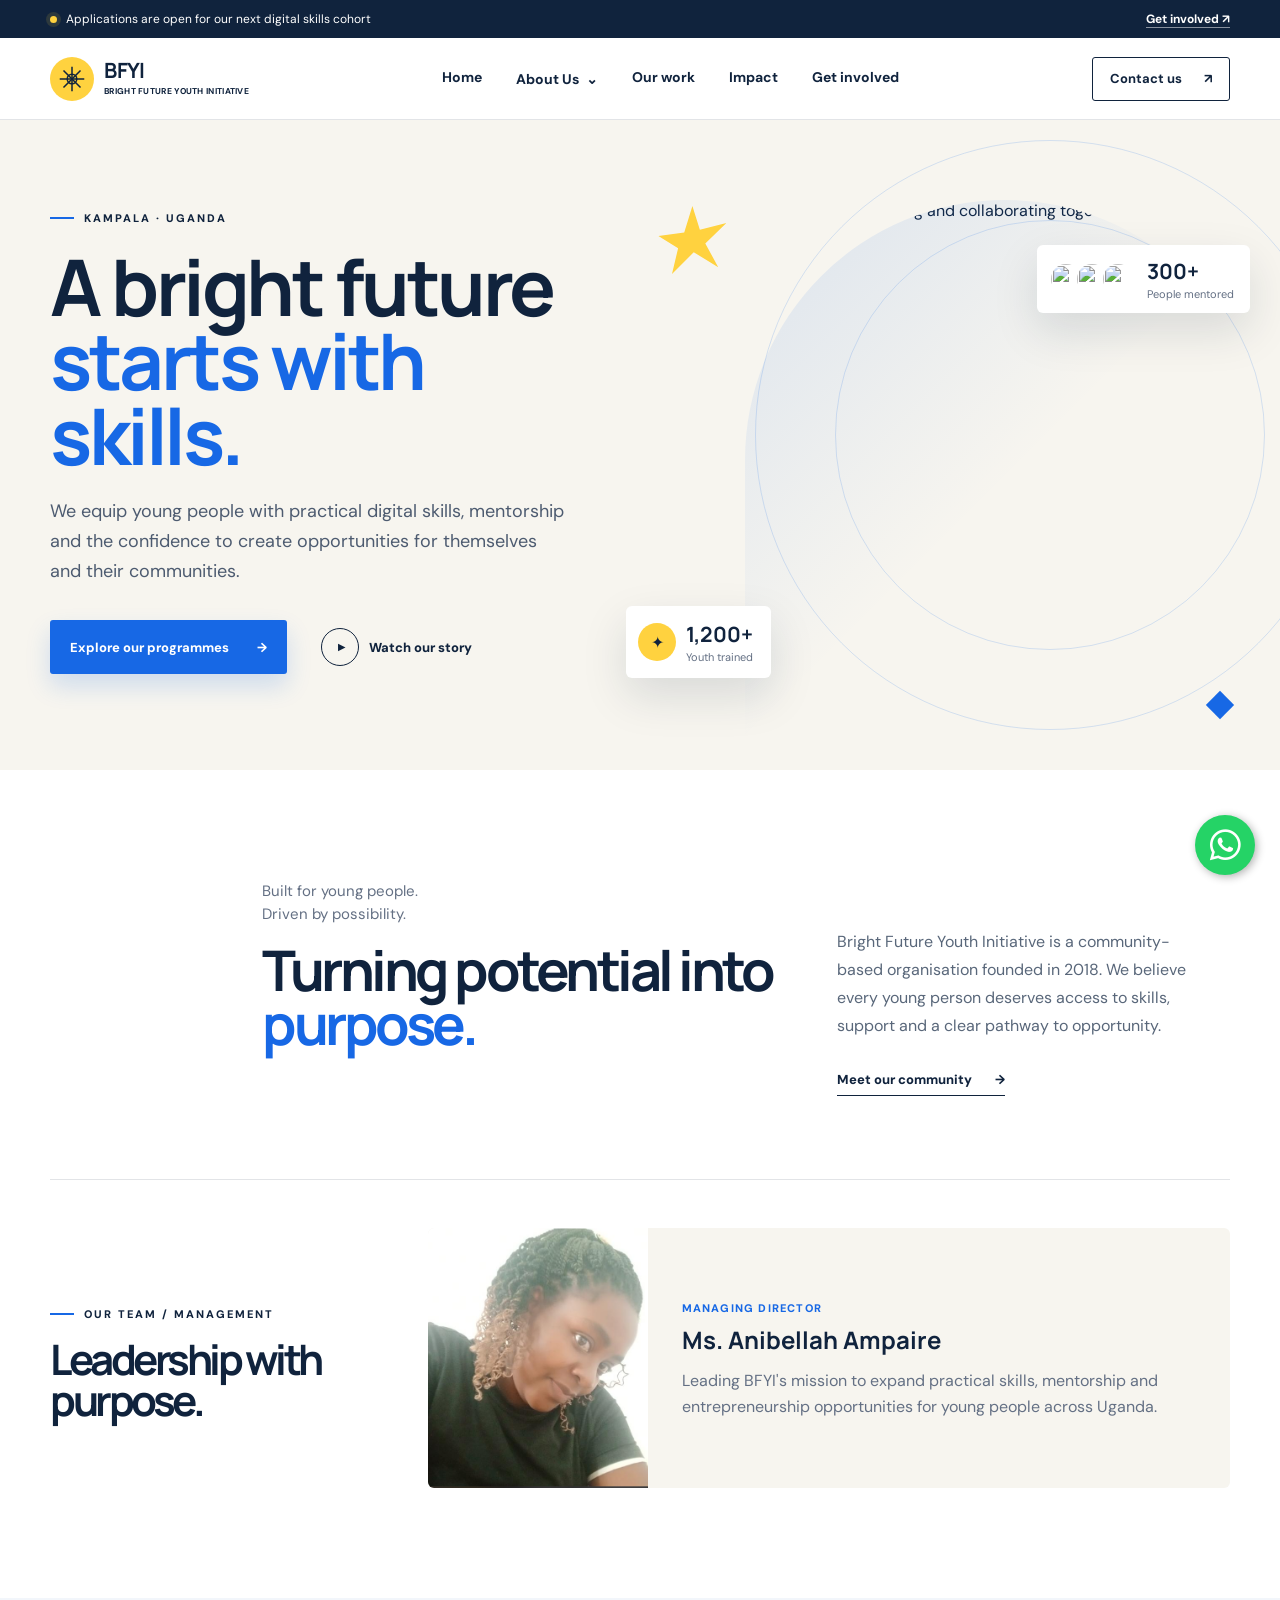
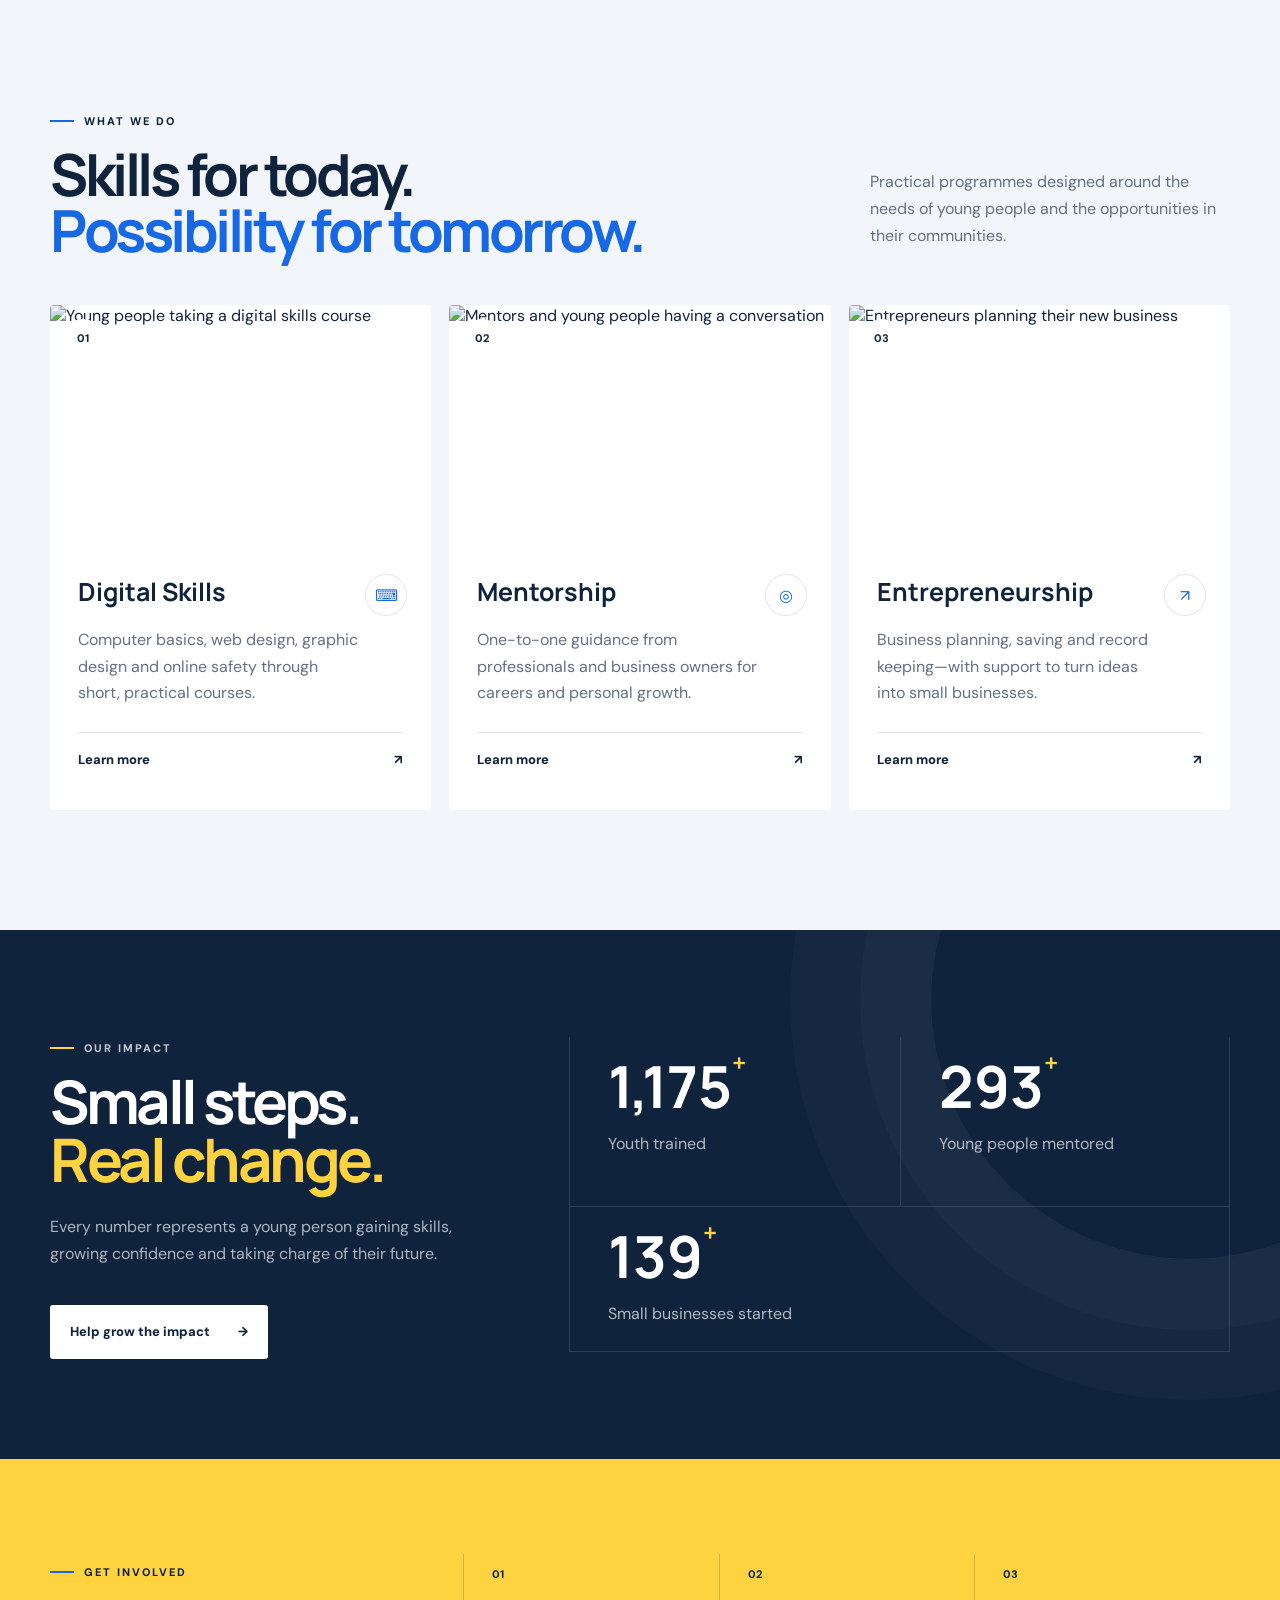
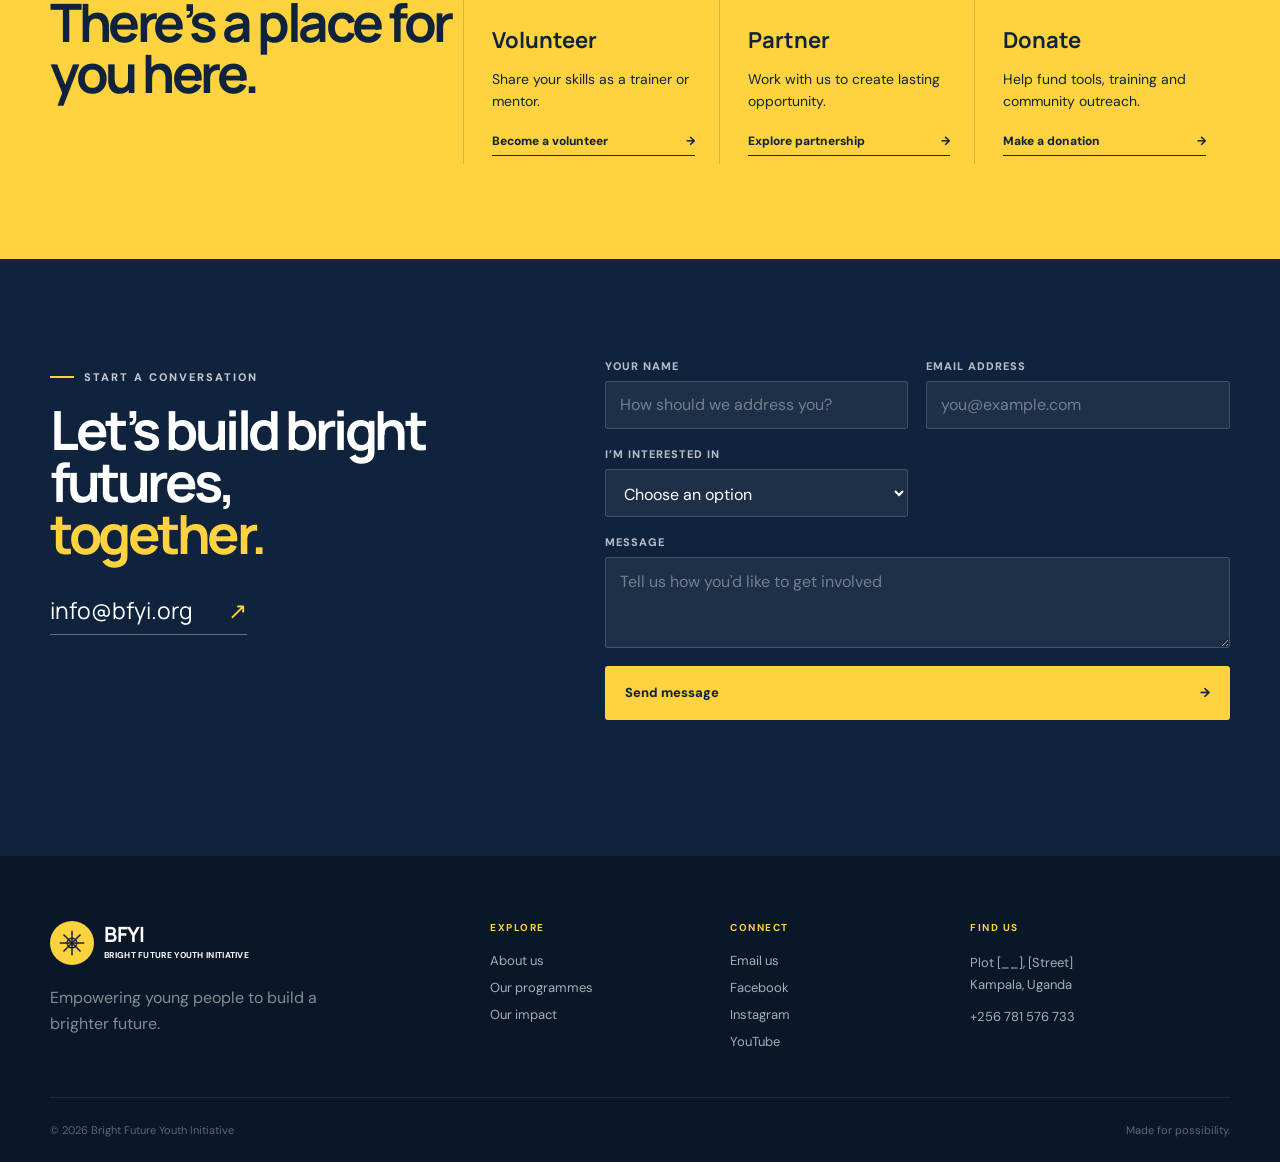
==== index.html @ 14f938ee "Build BFYI front-end website Co-authored-by: Copilot <223556219+Copilot@users.noreply.github.com>" ====
<!DOCTYPE html>
<html lang="en">
<head>
  <meta charset="UTF-8">
  <meta name="viewport" content="width=device-width, initial-scale=1.0">
  <meta name="description" content="Bright Future Youth Initiative empowers young people in Uganda with digital skills, mentorship and entrepreneurship training.">
  <link rel="icon" type="image/svg+xml" href="assets/logo.svg">
  <link rel="apple-touch-icon" href="assets/logo.svg">
  <meta property="og:type" content="website">
  <meta property="og:title" content="Bright Future Youth Initiative">
  <meta property="og:description" content="Empowering young people with digital skills, mentorship and entrepreneurship training.">
  <meta property="og:image" content="assets/logo.svg">
  <meta name="twitter:card" content="summary">
  <meta name="twitter:title" content="Bright Future Youth Initiative">
  <meta name="twitter:description" content="Empowering young people with digital skills, mentorship and entrepreneurship training.">
  <meta name="twitter:image" content="assets/logo.svg">
  <title>Bright Future Youth Initiative</title>
  <link rel="preconnect" href="https://fonts.googleapis.com">
  <link rel="preconnect" href="https://fonts.gstatic.com" crossorigin>
  <link href="https://fonts.googleapis.com/css2?family=DM+Sans:wght@400;500;600;700&family=Manrope:wght@600;700;800&display=swap" rel="stylesheet">
  <link rel="stylesheet" href="https://cdnjs.cloudflare.com/ajax/libs/font-awesome/6.5.2/css/all.min.css">
  <link rel="stylesheet" href="styles.css">
</head>
<body>
  <div class="announcement">
    <div class="container announcement-inner">
      <p><span class="live-dot"></span> Applications are open for our next digital skills cohort</p>
      <a href="#contact">Get involved <span aria-hidden="true">↗</span></a>
    </div>
  </div>

  <header class="header" id="top">
    <div class="container nav">
      <a class="brand" href="#top" aria-label="BFYI home">
        <span class="brand-mark" aria-hidden="true">
          <svg viewBox="0 0 44 44" role="img">
            <path d="M22 4v36M4 22h36" />
            <path d="M9.5 9.5 34.5 34.5M34.5 9.5 9.5 34.5" />
            <circle cx="22" cy="22" r="7" />
          </svg>
        </span>
        <span class="brand-copy"><strong>BFYI</strong><small>Bright Future Youth Initiative</small></span>
      </a>

      <button class="menu-toggle" type="button" aria-expanded="false" aria-controls="navLinks" aria-label="Open menu">
        <span></span><span></span><span></span>
      </button>

      <nav class="nav-links" id="navLinks" aria-label="Primary navigation">
        <a href="#top">Home</a>
        <div class="nav-dropdown">
          <button class="dropdown-toggle" type="button" aria-expanded="false">About Us <span aria-hidden="true">⌄</span></button>
          <div class="dropdown-menu">
            <a href="#about">About us</a>
            <a href="management.html">Our team / management</a>
            <a href="story.html">Our story</a>
          </div>
        </div>
        <a href="#programmes">Our work</a>
        <a href="#impact">Impact</a>
        <a href="#get-involved">Get involved</a>
      </nav>
      <a class="nav-cta" href="#contact">Contact us <span aria-hidden="true">↗</span></a>
    </div>
  </header>

  <main>
    <section class="hero" aria-labelledby="hero-title">
      <div class="container hero-grid">
        <div class="hero-copy reveal">
          <p class="eyebrow"><span></span> Kampala · Uganda</p>
          <h1 id="hero-title">A bright future<br><em>starts with skills.</em></h1>
          <p class="hero-lead">We equip young people with practical digital skills, mentorship and the confidence to create opportunities for themselves and their communities.</p>
          <div class="hero-actions">
            <a class="button button-primary" href="#programmes">Explore our programmes <span aria-hidden="true">→</span></a>
            <button class="text-button" type="button" data-open-video>
              <span class="play" aria-hidden="true">▶</span> Watch our story
            </button>
          </div>
        </div>

        <div class="hero-visual reveal">
          <div class="hero-photo">
            <img src="https://images.unsplash.com/photo-1529390079861-591de354faf5?auto=format&fit=crop&w=1200&q=85" alt="Young people learning and collaborating together">
          </div>
          <div class="orbit orbit-one" aria-hidden="true"></div>
          <div class="orbit orbit-two" aria-hidden="true"></div>
          <div class="floating-card card-one">
            <span class="card-icon">✦</span>
            <div><strong>1,200+</strong><small>Youth trained</small></div>
          </div>
          <div class="floating-card card-two">
            <div class="mini-avatars" aria-label="Community members">
              <img src="https://images.unsplash.com/photo-1531123897727-8f129e1688ce?auto=format&fit=crop&w=80&q=80" alt="">
              <img src="https://images.unsplash.com/photo-1506794778202-cad84cf45f1d?auto=format&fit=crop&w=80&q=80" alt="">
              <img src="https://images.unsplash.com/photo-1500648767791-00dcc994a43e?auto=format&fit=crop&w=80&q=80" alt="">
            </div>
            <div><strong>300+</strong><small>People mentored</small></div>
          </div>
          <div class="shape shape-yellow" aria-hidden="true"></div>
          <div class="shape shape-blue" aria-hidden="true"></div>
        </div>
      </div>
    </section>

    <section class="intro" id="about">
      <div class="container intro-grid">
        <div class="section-label reveal"><span>01</span> Who we are</div>
        <div class="intro-copy reveal">
          <p class="kicker">Built for young people.<br>Driven by possibility.</p>
          <h2>Turning potential into <span>purpose.</span></h2>
        </div>
        <div class="intro-text reveal">
          <p>Bright Future Youth Initiative is a community-based organisation founded in 2018. We believe every young person deserves access to skills, support and a clear pathway to opportunity.</p>
          <a class="inline-link" href="#get-involved">Meet our community <span>→</span></a>
        </div>
      </div>

      <div class="container management-section reveal" id="team">
        <div class="management-heading">
          <p class="eyebrow dark"><span></span> Our team / management</p>
          <h2>Leadership with purpose.</h2>
        </div>
        <article class="director-card">
          <div class="director-photo">
            <img src="assets/anibellah-ampaire.png" alt="Ms. Anibellah Ampaire, Managing Director">
          </div>
          <div class="director-details">
            <span class="director-role">Managing Director</span>
            <h3>Ms. Anibellah Ampaire</h3>
            <p>Leading BFYI's mission to expand practical skills, mentorship and entrepreneurship opportunities for young people across Uganda.</p>
          </div>
        </article>
      </div>

    </section>

    <section class="programmes" id="programmes">
      <div class="container">
        <div class="section-heading reveal">
          <div>
            <p class="eyebrow dark"><span></span> What we do</p>
            <h2>Skills for today.<br><em>Possibility for tomorrow.</em></h2>
          </div>
          <p>Practical programmes designed around the needs of young people and the opportunities in their communities.</p>
        </div>

        <div class="programme-grid">
          <article class="programme-card reveal">
            <div class="programme-image">
              <img src="https://images.unsplash.com/photo-1531497865144-0464ef8fb9a9?auto=format&fit=crop&w=900&q=85" alt="Young people taking a digital skills course">
              <span class="programme-number">01</span>
            </div>
            <div class="programme-content">
              <span class="programme-icon">⌨</span>
              <h3>Digital Skills</h3>
              <p>Computer basics, web design, graphic design and online safety through short, practical courses.</p>
              <a href="#contact" aria-label="Learn about digital skills">Learn more <span>↗</span></a>
            </div>
          </article>

          <article class="programme-card featured reveal">
            <div class="programme-image">
              <img src="https://images.unsplash.com/photo-1529156069898-49953e39b3ac?auto=format&fit=crop&w=900&q=85" alt="Mentors and young people having a conversation">
              <span class="programme-number">02</span>
            </div>
            <div class="programme-content">
              <span class="programme-icon">◎</span>
              <h3>Mentorship</h3>
              <p>One-to-one guidance from professionals and business owners for careers and personal growth.</p>
              <a href="#contact" aria-label="Learn about mentorship">Learn more <span>↗</span></a>
            </div>
          </article>

          <article class="programme-card reveal">
            <div class="programme-image">
              <img src="https://images.unsplash.com/photo-1556761175-b413da4baf72?auto=format&fit=crop&w=900&q=85" alt="Entrepreneurs planning their new business">
              <span class="programme-number">03</span>
            </div>
            <div class="programme-content">
              <span class="programme-icon">↗</span>
              <h3>Entrepreneurship</h3>
              <p>Business planning, saving and record keeping—with support to turn ideas into small businesses.</p>
              <a href="#contact" aria-label="Learn about entrepreneurship">Learn more <span>↗</span></a>
            </div>
          </article>
        </div>
      </div>
    </section>

    <section class="impact" id="impact">
      <div class="impact-pattern" aria-hidden="true"></div>
      <div class="container impact-grid">
        <div class="impact-copy reveal">
          <p class="eyebrow light"><span></span> Our impact</p>
          <h2>Small steps.<br><em>Real change.</em></h2>
          <p>Every number represents a young person gaining skills, growing confidence and taking charge of their future.</p>
          <a class="button button-light" href="#get-involved">Help grow the impact <span>→</span></a>
        </div>
        <div class="stats-grid reveal">
          <div class="stat">
            <strong><span data-counter="1200">0</span><sup>+</sup></strong>
            <p>Youth trained</p>
          </div>
          <div class="stat">
            <strong><span data-counter="300">0</span><sup>+</sup></strong>
            <p>Young people mentored</p>
          </div>
          <div class="stat stat-wide">
            <strong><span data-counter="150">0</span><sup>+</sup></strong>
            <p>Small businesses started</p>
          </div>
        </div>
      </div>
    </section>


    <section class="get-involved" id="get-involved">
      <div class="container involved-grid">
        <div class="involved-copy reveal">
          <p class="eyebrow dark"><span></span> Get involved</p>
          <h2>There’s a place for<br><em>you here.</em></h2>
        </div>
        <div class="involved-options reveal">
          <article>
            <span>01</span>
            <h3>Volunteer</h3>
            <p>Share your skills as a trainer or mentor.</p>
            <a href="#contact">Become a volunteer <span>→</span></a>
          </article>
          <article>
            <span>02</span>
            <h3>Partner</h3>
            <p>Work with us to create lasting opportunity.</p>
            <a href="#contact">Explore partnership <span>→</span></a>
          </article>
          <article>
            <span>03</span>
            <h3>Donate</h3>
            <p>Help fund tools, training and community outreach.</p>
            <button type="button" data-open-donate>Make a donation <span>→</span></button>
          </article>
        </div>
      </div>
    </section>

    <section class="contact" id="contact">
      <div class="container contact-grid">
        <div class="contact-copy reveal">
          <p class="eyebrow light"><span></span> Start a conversation</p>
          <h2>Let’s build bright futures,<br><em>together.</em></h2>
          <a class="contact-email" href="mailto:info@bfyi.org">info@bfyi.org <span>↗</span></a>
        </div>
        <form class="contact-form reveal" id="contactForm">
          <label>
            <span>Your name</span>
            <input type="text" name="name" placeholder="How should we address you?" required>
          </label>
          <label>
            <span>Email address</span>
            <input type="email" name="email" placeholder="you@example.com" required>
          </label>
          <label>
            <span>I’m interested in</span>
            <select name="interest" required>
              <option value="">Choose an option</option>
              <option>Volunteering</option>
              <option>Partnering</option>
              <option>Donating</option>
              <option>Joining a programme</option>
            </select>
          </label>
          <label class="full">
            <span>Message</span>
            <textarea name="message" rows="3" placeholder="Tell us how you'd like to get involved"></textarea>
          </label>
          <button class="button button-yellow full" type="submit">Send message <span>→</span></button>
          <p class="form-status" role="status"></p>
        </form>
      </div>
    </section>
  </main>

  <footer>
    <div class="container footer-grid">
      <div>
        <a class="brand footer-brand" href="#top">
          <span class="brand-mark" aria-hidden="true">
            <svg viewBox="0 0 44 44"><path d="M22 4v36M4 22h36"/><path d="M9.5 9.5 34.5 34.5M34.5 9.5 9.5 34.5"/><circle cx="22" cy="22" r="7"/></svg>
          </span>
          <span class="brand-copy"><strong>BFYI</strong><small>Bright Future Youth Initiative</small></span>
        </a>
        <p>Empowering young people to build a brighter future.</p>
      </div>
      <div class="footer-links">
        <strong>Explore</strong>
        <a href="#about">About us</a>
        <a href="#programmes">Our programmes</a>
        <a href="#impact">Our impact</a>
      </div>
      <div class="footer-links">
        <strong>Connect</strong>
        <a href="mailto:info@bfyi.org">Email us</a>
        <a href="#">Facebook</a>
        <a href="#">Instagram</a>
        <a href="#">YouTube</a>
      </div>
      <div class="footer-address">
        <strong>Find us</strong>
        <p>Plot [__], [Street]<br>Kampala, Uganda</p>
        <p><a href="tel:+256781576733">+256 781 576 733</a></p>
      </div>
    </div>
    <div class="container footer-bottom">
      <p>© <span id="year"></span> Bright Future Youth Initiative</p>
      <p>Made for possibility.</p>
    </div>
  </footer>

  <a
    href="https://wa.me/25681576733?text=Hello,%20I%20would%20like%20to%20make%20an%20inquiry."
    class="whatsapp-float"
    target="_blank"
    rel="noopener noreferrer"
    aria-label="Chat with us on WhatsApp"
  >
    <i class="fab fa-whatsapp"></i>
  </a>

  <dialog class="modal" id="donateModal">
    <button class="modal-close" type="button" aria-label="Close donation information" data-close-modal>×</button>
    <p class="eyebrow dark"><span></span> Support our work</p>
    <h2>Make a difference</h2>
    <p>Your contribution helps young people access skills, mentorship and tools for entrepreneurship.</p>
    <div class="payment-options">
      <div><strong>Mobile Money</strong><span><a href="tel:+256781576733">+256 781 576 733</a></span></div>
      <div><strong>Bank Transfer</strong><span>Account details available on request</span></div>
    </div>
    <a class="button button-primary" href="mailto:info@bfyi.org?subject=Donation%20to%20BFYI">Request payment details <span>→</span></a>
  </dialog>

  <dialog class="modal video-modal" id="videoModal">
    <button class="modal-close" type="button" aria-label="Close story" data-close-video>×</button>
    <div class="video-placeholder">
      <div class="video-ring"><span>▶</span></div>
      <h2>Our story is still being written.</h2>
      <p>By every young person who learns, creates and leads.</p>
    </div>
  </dialog>

  <script src="script.js"></script>
</body>
</html>
---- styles.css ----
:root {
  --ink: #10233d;
  --blue: #1768e5;
  --blue-dark: #0e4db1;
  --yellow: #ffd23f;
  --cream: #f7f5ef;
  --white: #fff;
  --muted: #647084;
  --line: rgba(16, 35, 61, 0.12);
}

* { box-sizing: border-box; }
html { scroll-behavior: smooth; }
body {
  margin: 0;
  font-family: "DM Sans", sans-serif;
  color: var(--ink);
  background: var(--white);
  -webkit-font-smoothing: antialiased;
}
img { display: block; width: 100%; }
a { color: inherit; text-decoration: none; }
button, input, textarea, select { font: inherit; }
button { cursor: pointer; }
.container { width: min(1180px, calc(100% - 48px)); margin-inline: auto; }

.announcement { background: var(--ink); color: white; font-size: 12px; }
.announcement-inner { height: 38px; display: flex; align-items: center; justify-content: space-between; }
.announcement p { display: flex; align-items: center; gap: 9px; margin: 0; }
.live-dot { width: 7px; height: 7px; border-radius: 50%; background: var(--yellow); box-shadow: 0 0 0 4px rgba(255,210,63,.12); }
.announcement a { font-weight: 700; border-bottom: 1px solid rgba(255,255,255,.5); }

.header { height: 82px; background: rgba(255,255,255,.94); border-bottom: 1px solid var(--line); position: relative; z-index: 20; }
.header.sticky { position: fixed; top: 0; left: 0; right: 0; box-shadow: 0 10px 30px rgba(16,35,61,.08); animation: slideDown .35s ease; }
@keyframes slideDown { from { transform: translateY(-100%); } }
.nav { height: 100%; display: flex; align-items: center; }
.brand { display: inline-flex; align-items: center; gap: 10px; }
.brand-mark { width: 44px; height: 44px; display: grid; place-items: center; background: var(--yellow); border-radius: 50%; }
.brand-mark svg { width: 30px; height: 30px; fill: none; stroke: var(--ink); stroke-width: 2.2; }
.brand-copy { display: flex; flex-direction: column; }
.brand-copy strong { font-family: "Manrope"; font-size: 21px; line-height: 1; letter-spacing: -.5px; }
.brand-copy small { font-size: 8.5px; font-weight: 700; text-transform: uppercase; letter-spacing: .3px; margin-top: 5px; }
.nav-links { display: flex; gap: 34px; margin: 0 auto; }
.nav-links a { font-size: 14px; font-weight: 700; position: relative; }
.nav-dropdown { position: relative; }
.dropdown-toggle { border: 0; background: none; color: var(--ink); font-size: 14px; font-weight: 700; padding: 0; }
.dropdown-toggle span { display: inline-block; margin-left: 4px; transition: transform .2s; }
.nav-dropdown.open .dropdown-toggle span { transform: rotate(180deg); }
.dropdown-menu { position: absolute; left: -18px; top: 38px; width: 220px; background: white; border: 1px solid var(--line); border-radius: 4px; box-shadow: 0 18px 35px rgba(16,35,61,.12); padding: 8px; opacity: 0; pointer-events: none; transform: translateY(-8px); transition: .25s; }
.nav-dropdown.open .dropdown-menu { opacity: 1; pointer-events: auto; transform: translateY(0); }
.dropdown-menu a { display: block; padding: 11px 12px; border-radius: 3px; }
.dropdown-menu a::after { display: none; }
.dropdown-menu a:hover { background: var(--cream); color: var(--blue); }
.nav-links a::after { content: ""; position: absolute; left: 0; right: 100%; bottom: -8px; height: 2px; background: var(--blue); transition: right .25s; }
.nav-links a:hover::after { right: 0; }
.nav-cta { height: 44px; display: inline-flex; align-items: center; gap: 22px; border: 1px solid var(--ink); border-radius: 3px; padding: 0 17px; font-size: 13px; font-weight: 700; transition: .25s; }
.nav-cta:hover { background: var(--ink); color: white; }
.menu-toggle { display: none; }

.hero { min-height: 650px; background: var(--cream); overflow: hidden; }
.hero-grid { min-height: 650px; display: grid; grid-template-columns: 48% 52%; align-items: center; }
.hero-copy { position: relative; z-index: 3; padding: 54px 0 70px; }
.eyebrow { display: flex; align-items: center; gap: 10px; text-transform: uppercase; letter-spacing: 2px; font-size: 11px; font-weight: 800; }
.eyebrow > span { width: 24px; height: 2px; background: var(--blue); }
.hero h1, .section-heading h2, .impact h2, .story blockquote, .involved-copy h2, .contact h2, .intro h2 {
  font-family: "Manrope", sans-serif;
  letter-spacing: -3.5px;
  line-height: .96;
}
.hero h1 { font-size: clamp(58px, 6.1vw, 82px); margin: 24px 0 24px; }
.hero h1 em, .section-heading h2 em, .impact h2 em, .involved-copy h2 em, .contact h2 em { color: var(--blue); font-style: normal; }
.hero-lead { max-width: 520px; font-size: 18px; line-height: 1.65; color: #4d5b70; }
.hero-actions { display: flex; align-items: center; gap: 28px; margin-top: 34px; }
.button { min-height: 54px; display: inline-flex; align-items: center; justify-content: space-between; gap: 28px; border: 0; border-radius: 3px; padding: 0 20px; font-weight: 800; font-size: 13px; }
.button-primary { background: var(--blue); color: white; box-shadow: 0 12px 24px rgba(23,104,229,.18); }
.button-primary:hover { background: var(--blue-dark); transform: translateY(-2px); }
.text-button { border: 0; background: none; display: flex; align-items: center; gap: 10px; color: var(--ink); font-weight: 800; font-size: 13px; }
.play { width: 38px; height: 38px; display: grid; place-items: center; border: 1px solid var(--ink); border-radius: 50%; font-size: 9px; padding-left: 2px; transition: .25s; }
.text-button:hover .play { background: var(--ink); color: white; }

.hero-visual { height: 650px; position: relative; }
.hero-photo { position: absolute; width: 520px; height: 570px; right: -35px; bottom: 0; border-radius: 260px 260px 12px 12px; overflow: hidden; }
.hero-photo::after { content: ""; position: absolute; inset: 0; background: linear-gradient(135deg, rgba(23,104,229,.12), transparent 50%); }
.hero-photo img { height: 100%; object-fit: cover; object-position: 54% center; }
.orbit { position: absolute; border: 1px solid rgba(23,104,229,.16); border-radius: 50%; z-index: -1; }
.orbit-one { width: 590px; height: 590px; right: -115px; top: 20px; }
.orbit-two { width: 430px; height: 430px; right: -35px; top: 100px; }
.floating-card { position: absolute; z-index: 4; background: white; box-shadow: 0 18px 45px rgba(16,35,61,.13); border-radius: 6px; display: flex; align-items: center; }
.floating-card strong { display: block; font-family: "Manrope"; font-size: 21px; }
.floating-card small { display: block; color: var(--muted); font-size: 11px; margin-top: 2px; }
.card-one { left: 10px; bottom: 92px; padding: 14px 18px 14px 12px; gap: 10px; animation: float 4s ease-in-out infinite; }
.card-icon { width: 38px; height: 38px; display: grid; place-items: center; background: var(--yellow); border-radius: 50%; }
.card-two { right: -20px; top: 125px; padding: 12px 16px 12px 12px; gap: 12px; animation: float 4.5s ease-in-out infinite reverse; }
.mini-avatars { display: flex; }
.mini-avatars img { width: 34px; height: 34px; border-radius: 50%; object-fit: cover; border: 2px solid white; margin-left: -8px; }
.mini-avatars img:first-child { margin-left: 0; }
.shape { position: absolute; z-index: 5; }
.shape-yellow { width: 68px; height: 68px; background: var(--yellow); left: 42px; top: 86px; clip-path: polygon(50% 0,61% 35%,100% 25%,69% 55%,88% 90%,52% 68%,20% 100%,29% 62%,0 44%,38% 39%); animation: spin 18s linear infinite; }
.shape-blue { width: 20px; height: 20px; background: var(--blue); right: 0; bottom: 55px; transform: rotate(45deg); }
@keyframes float { 50% { transform: translateY(-12px); } }
@keyframes spin { to { transform: rotate(360deg); } }

.intro { padding: 110px 0; }
.intro-grid { display: grid; grid-template-columns: 18% 44% 38%; align-items: start; }
.section-label { font-size: 12px; font-weight: 800; text-transform: uppercase; letter-spacing: 1.5px; }
.section-label span { color: var(--blue); margin-right: 12px; }
.kicker { margin: 0 0 18px; color: var(--muted); font-size: 15px; line-height: 1.5; }
.intro h2 { margin: 0; font-size: 56px; }
.intro h2 span { color: var(--blue); }
.intro-text { padding: 48px 20px 0 55px; }
.intro-text p { margin: 0 0 28px; color: #59677a; font-size: 16px; line-height: 1.75; }
.inline-link { font-size: 13px; font-weight: 800; border-bottom: 1px solid var(--ink); padding-bottom: 7px; }
.inline-link span { margin-left: 20px; }

.management-section { margin-top: 90px; padding-top: 48px; border-top: 1px solid var(--line); display: grid; grid-template-columns: 32% 68%; align-items: center; }
.management-heading h2 { font-size: 42px; margin: 18px 0 0; }
.director-card { display: grid; grid-template-columns: 220px 1fr; align-items: center; background: var(--cream); border-radius: 6px; overflow: hidden; }
.director-photo { height: 260px; }
.director-photo img { height: 100%; object-fit: cover; object-position: center 24%; }
.director-details { padding: 28px 34px; }
.director-role { display: inline-block; color: var(--blue); font-size: 11px; font-weight: 800; text-transform: uppercase; letter-spacing: 1.2px; margin-bottom: 8px; }
.director-details h3 { font-family: "Manrope"; font-size: 24px; margin: 0 0 12px; }
.director-details p { color: var(--muted); line-height: 1.65; margin: 0; }

.page-hero { background: var(--cream); padding: 78px 0 70px; border-bottom: 1px solid var(--line); }
.page-hero-inner h1 { font-family: "Manrope"; font-size: 58px; letter-spacing: -3px; margin: 16px 0 12px; }
.page-hero-inner > p:last-child { color: var(--muted); font-size: 17px; margin: 0; }
.management-page { padding: 100px 0; }
.director-card-page { max-width: 900px; margin: 0 auto; grid-template-columns: 320px 1fr; }
.director-card-page .director-photo { height: 390px; }
.director-card-page .director-details h2 { font-family: "Manrope"; font-size: 34px; margin: 8px 0 16px; }

.programmes { background: #f2f6fb; padding: 105px 0 120px; }
.section-heading { display: flex; justify-content: space-between; align-items: end; margin-bottom: 48px; }
.section-heading h2 { font-size: 58px; margin: 18px 0 0; }
.eyebrow.dark { color: var(--ink); }
.section-heading > p { max-width: 360px; color: var(--muted); line-height: 1.7; margin: 0 0 8px; }
.programme-grid { display: grid; grid-template-columns: repeat(3, 1fr); gap: 18px; }
.programme-card { background: white; border-radius: 4px; overflow: hidden; transition: transform .35s, box-shadow .35s; }
.programme-card:hover { transform: translateY(-8px); box-shadow: 0 20px 50px rgba(16,35,61,.1); }
.programme-image { height: 245px; position: relative; overflow: hidden; }
.programme-image img { height: 100%; object-fit: cover; transition: transform .6s; }
.programme-card:hover .programme-image img { transform: scale(1.04); }
.programme-number { position: absolute; top: 14px; left: 14px; width: 38px; height: 38px; display: grid; place-items: center; background: white; border-radius: 50%; font-size: 11px; font-weight: 800; }
.programme-content { min-height: 260px; padding: 24px 28px 28px; position: relative; }
.programme-icon { position: absolute; right: 24px; top: 24px; width: 42px; height: 42px; display: grid; place-items: center; border: 1px solid var(--line); border-radius: 50%; color: var(--blue); }
.programme-content h3 { font-family: "Manrope"; font-size: 25px; margin: 0 0 18px; }
.programme-content p { color: var(--muted); line-height: 1.65; max-width: 280px; }
.programme-content a { display: flex; justify-content: space-between; border-top: 1px solid var(--line); margin-top: 25px; padding-top: 18px; font-size: 13px; font-weight: 800; }
.featured { transform: translateY(25px); }
.featured:hover { transform: translateY(17px); }

.impact { background: var(--ink); color: white; position: relative; overflow: hidden; padding: 100px 0; }
.impact-pattern { position: absolute; width: 520px; height: 520px; border: 1px solid rgba(255,255,255,.06); border-radius: 50%; right: -170px; top: -190px; box-shadow: 0 0 0 70px rgba(255,255,255,.025), 0 0 0 140px rgba(255,255,255,.018); }
.impact-grid { display: grid; grid-template-columns: 44% 56%; align-items: center; position: relative; }
.eyebrow.light { color: rgba(255,255,255,.75); }
.eyebrow.light > span { background: var(--yellow); }
.impact h2 { font-size: 60px; margin: 18px 0 24px; }
.impact h2 em { color: var(--yellow); }
.impact-copy > p:not(.eyebrow) { max-width: 430px; color: rgba(255,255,255,.66); line-height: 1.7; }
.button-light { margin-top: 22px; background: white; color: var(--ink); }
.stats-grid { display: grid; grid-template-columns: 1fr 1fr; }
.stat { min-height: 170px; border-left: 1px solid rgba(255,255,255,.12); border-bottom: 1px solid rgba(255,255,255,.12); padding: 20px 38px; }
.stat:nth-child(2) { border-right: 1px solid rgba(255,255,255,.12); }
.stat-wide { grid-column: 1 / -1; min-height: 145px; border-right: 1px solid rgba(255,255,255,.12); }
.stat strong { font-family: "Manrope"; font-size: 58px; line-height: 1; }
.stat sup { color: var(--yellow); font-size: 25px; top: -16px; position: relative; }
.stat p { color: rgba(255,255,255,.68); margin: 18px 0 0; }

.story { padding: 120px 0; background: white; }
.story-grid { display: grid; grid-template-columns: 53% 47%; align-items: center; }
.story-photo { height: 520px; position: relative; padding-right: 50px; }
.story-photo img { height: 100%; object-fit: cover; border-radius: 4px; }
.story-badge { position: absolute; right: 0; bottom: 35px; width: 150px; height: 150px; border-radius: 50%; background: var(--yellow); display: flex; flex-direction: column; justify-content: center; align-items: center; text-align: center; transform: rotate(-7deg); box-shadow: 0 15px 35px rgba(16,35,61,.12); }
.story-badge strong { font-family: "Manrope"; font-size: 32px; }
.story-badge span { font-size: 11px; font-weight: 800; line-height: 1.4; margin-top: 4px; text-transform: uppercase; }
.story-copy { padding-left: 50px; }
.story blockquote { font-family: "Manrope"; font-size: 38px; line-height: 1.2; letter-spacing: -2px; margin: 22px 0 28px; }
.director-profile { display: flex; flex-direction: column; gap: 3px; margin: -12px 0 18px; }
.director-profile strong { font-family: "Manrope"; font-size: 16px; }
.director-profile span { color: var(--blue); font-size: 12px; font-weight: 800; text-transform: uppercase; letter-spacing: 1px; }
.story-copy > p:not(.eyebrow) { color: var(--muted); line-height: 1.75; max-width: 470px; }
.values { display: flex; flex-wrap: wrap; gap: 8px; margin-top: 28px; }
.values span { border: 1px solid var(--line); border-radius: 30px; padding: 8px 12px; font-size: 11px; font-weight: 800; }

.get-involved { background: var(--yellow); padding: 95px 0; }
.involved-grid { display: grid; grid-template-columns: 35% 65%; }
.involved-copy h2 { font-size: 53px; margin: 18px 0 0; }
.involved-copy h2 em { color: var(--ink); }
.involved-options { display: grid; grid-template-columns: repeat(3, 1fr); }
.involved-options article { border-left: 1px solid rgba(16,35,61,.18); padding: 8px 24px 8px 28px; }
.involved-options article > span { font-size: 11px; font-weight: 800; }
.involved-options h3 { font-family: "Manrope"; font-size: 22px; margin: 42px 0 10px; }
.involved-options p { min-height: 50px; font-size: 14px; line-height: 1.55; }
.involved-options a, .involved-options button { border: 0; border-bottom: 1px solid var(--ink); background: none; padding: 0 0 6px; width: 100%; display: flex; justify-content: space-between; font-size: 12px; font-weight: 800; text-align: left; color: var(--ink); }

.contact { background: var(--ink); color: white; padding: 100px 0; }
.contact-grid { display: grid; grid-template-columns: 47% 53%; }
.contact h2 { font-size: 54px; margin: 20px 0 35px; }
.contact h2 em { color: var(--yellow); }
.contact-email { font-family: "Manrope"; font-size: 23px; border-bottom: 1px solid rgba(255,255,255,.35); padding-bottom: 8px; }
.contact-email span { margin-left: 30px; color: var(--yellow); }
.contact-form { display: grid; grid-template-columns: 1fr 1fr; gap: 18px; }
.contact-form label { display: flex; flex-direction: column; gap: 8px; }
.contact-form label.full, .button.full { grid-column: 1 / -1; }
.contact-form label span { font-size: 11px; font-weight: 800; text-transform: uppercase; letter-spacing: 1px; color: rgba(255,255,255,.7); }
.contact-form input, .contact-form textarea, .contact-form select { width: 100%; border: 1px solid rgba(255,255,255,.16); background: rgba(255,255,255,.06); color: white; border-radius: 3px; outline: none; padding: 13px 14px; }
.contact-form input, .contact-form select { height: 48px; }
.contact-form textarea { resize: vertical; }
.contact-form input:focus, .contact-form textarea:focus, .contact-form select:focus { border-color: var(--yellow); }
.contact-form select option { color: var(--ink); }
.contact-form input::placeholder, .contact-form textarea::placeholder { color: rgba(255,255,255,.38); }
.button-yellow { background: var(--yellow); color: var(--ink); }
.form-status { grid-column: 1 / -1; margin: 0; min-height: 18px; color: var(--yellow); font-size: 13px; }

footer { background: #091729; color: white; }
.footer-grid { display: grid; grid-template-columns: 2fr 1fr 1fr 1.3fr; gap: 40px; padding: 65px 0 45px; }
.footer-brand .brand-mark { background: var(--yellow); }
.footer-brand .brand-copy small { color: white; }
.footer-grid > div:first-child > p { color: rgba(255,255,255,.5); max-width: 270px; line-height: 1.6; margin-top: 20px; }
.footer-links, .footer-address { display: flex; flex-direction: column; gap: 10px; font-size: 13px; }
.footer-links strong, .footer-address strong { text-transform: uppercase; letter-spacing: 1.5px; color: var(--yellow); font-size: 10px; margin-bottom: 8px; }
.footer-links a { color: rgba(255,255,255,.65); }
.footer-links a:hover { color: white; }
.footer-address p { color: rgba(255,255,255,.65); margin: 0; line-height: 1.7; }
.footer-bottom { height: 65px; border-top: 1px solid rgba(255,255,255,.08); display: flex; align-items: center; justify-content: space-between; color: rgba(255,255,255,.35); font-size: 11px; }

.whatsapp-float {
  position: fixed;
  width: 60px;
  height: 60px;
  bottom: 25px;
  right: 25px;
  background-color: #25D366;
  color: white;
  border-radius: 50%;
  font-size: 35px;
  box-shadow: 2px 2px 8px rgba(0,0,0,0.3);
  z-index: 9999;
  display: flex;
  align-items: center;
  justify-content: center;
  text-decoration: none;
  transition: 0.3s ease;
  animation: whatsappBlink 1.8s ease-in-out infinite;
}
.whatsapp-float:hover {
  background-color: #128C7E;
  transform: scale(1.1);
}
@keyframes whatsappBlink {
  0%, 100% {
    box-shadow: 2px 2px 8px rgba(0,0,0,0.3), 0 0 0 0 rgba(37,211,102,0.55);
  }
  50% {
    box-shadow: 2px 2px 8px rgba(0,0,0,0.3), 0 0 0 14px rgba(37,211,102,0);
  }
}

.modal { border: 0; border-radius: 8px; padding: 42px; width: min(520px, calc(100% - 32px)); color: var(--ink); box-shadow: 0 30px 90px rgba(0,0,0,.35); }
.modal::backdrop { background: rgba(9,23,41,.78); backdrop-filter: blur(6px); }
.modal-close { position: absolute; right: 14px; top: 10px; border: 0; background: none; font-size: 28px; color: var(--ink); }
.modal h2 { font-family: "Manrope"; font-size: 38px; margin: 12px 0; }
.modal > p:not(.eyebrow) { color: var(--muted); line-height: 1.65; }
.payment-options { display: grid; gap: 10px; margin: 24px 0; }
.payment-options div { border: 1px solid var(--line); border-radius: 4px; padding: 14px; display: flex; flex-direction: column; gap: 5px; }
.payment-options span { color: var(--muted); font-size: 13px; }
.video-modal { width: min(760px, calc(100% - 32px)); background: var(--ink); color: white; text-align: center; }
.video-placeholder { min-height: 380px; display: flex; flex-direction: column; align-items: center; justify-content: center; background: radial-gradient(circle at center, rgba(23,104,229,.5), transparent 55%); }
.video-modal .modal-close { color: white; z-index: 2; }
.video-ring { width: 110px; height: 110px; border: 1px solid rgba(255,255,255,.3); border-radius: 50%; display: grid; place-items: center; animation: pulse 2s infinite; }
.video-ring span { width: 66px; height: 66px; border-radius: 50%; background: var(--yellow); color: var(--ink); display: grid; place-items: center; padding-left: 4px; }
.video-placeholder h2 { margin-top: 28px; }
.video-placeholder p { color: rgba(255,255,255,.65); }
@keyframes pulse { 50% { box-shadow: 0 0 0 18px rgba(255,255,255,.05); } }

.reveal { opacity: 0; transform: translateY(24px); transition: opacity .75s ease, transform .75s ease; }
.reveal.visible { opacity: 1; transform: translateY(0); }
.programme-card:nth-child(2) { transition-delay: .12s; }
.programme-card:nth-child(3) { transition-delay: .24s; }

@media (max-width: 980px) {
  .container { width: min(100% - 36px, 880px); }
  .nav-links { gap: 18px; }
  .nav-cta { display: none; }
  .hero-grid { grid-template-columns: 52% 48%; }
  .hero-photo { width: 420px; right: -90px; }
  .card-two { right: -20px; }
  .intro-grid { grid-template-columns: 15% 47% 38%; }
  .intro h2 { font-size: 48px; }
  .intro-text { padding-left: 30px; }
  .impact-grid { grid-template-columns: 42% 58%; }
  .story-copy { padding-left: 30px; }
  .story blockquote { font-size: 32px; }
  .involved-grid { grid-template-columns: 30% 70%; }
  .involved-options article { padding-inline: 16px; }
}

@media (max-width: 760px) {
  .announcement-inner { height: 42px; }
  .announcement p { max-width: 230px; line-height: 1.3; }
  .announcement a { white-space: nowrap; }
  .header { height: 72px; }
  .brand-mark { width: 38px; height: 38px; }
  .brand-copy small { display: none; }
  .menu-toggle { margin-left: auto; width: 42px; height: 42px; border: 0; background: none; display: flex; flex-direction: column; align-items: center; justify-content: center; gap: 7px; }
  .menu-toggle span { width: 24px; height: 2px; background: var(--ink); transition: .25s; }
  .menu-toggle.active span:first-child { transform: translateY(9px) rotate(45deg); }
  .menu-toggle.active span:nth-child(2) { opacity: 0; }
  .menu-toggle.active span:last-child { transform: translateY(-9px) rotate(-45deg); }
  .nav-links { position: absolute; left: 18px; right: 18px; top: 72px; background: white; box-shadow: 0 18px 35px rgba(16,35,61,.12); border-radius: 4px; flex-direction: column; gap: 0; padding: 10px 20px; opacity: 0; pointer-events: none; transform: translateY(-8px); transition: .25s; }
  .nav-links.open { opacity: 1; pointer-events: auto; transform: translateY(0); }
  .nav-links a { padding: 14px 0; border-bottom: 1px solid var(--line); }
  .nav-links a:last-child { border: 0; }
  .nav-dropdown { border-bottom: 1px solid var(--line); }
  .dropdown-toggle { width: 100%; height: 48px; display: flex; align-items: center; justify-content: space-between; text-align: left; }
  .dropdown-menu { position: static; width: 100%; max-height: 0; opacity: 1; pointer-events: auto; transform: none; border: 0; box-shadow: none; padding: 0 0 0 12px; overflow: hidden; transition: max-height .25s, padding .25s; }
  .nav-dropdown.open .dropdown-menu { max-height: 180px; padding-bottom: 8px; }

  .hero { min-height: auto; }
  .hero-grid { width: 100%; min-height: auto; display: block; }
  .hero-copy { padding: 62px 24px 42px; }
  .hero h1 { font-size: clamp(48px, 14vw, 66px); letter-spacing: -3px; }
  .hero-lead { font-size: 16px; }
  .hero-actions { align-items: flex-start; flex-direction: column; gap: 18px; }
  .hero-visual { height: 480px; }
  .hero-photo { width: calc(100% - 48px); height: 440px; right: 24px; }
  .orbit-one { width: 470px; height: 470px; right: -70px; }
  .orbit-two { width: 360px; height: 360px; right: -15px; }
  .card-one { left: 12px; bottom: 48px; }
  .card-two { right: 12px; top: 30px; }
  .shape-yellow { left: 20px; top: 20px; }

  .intro { padding: 78px 0; }
  .intro-grid { display: block; }
  .intro-copy { margin-top: 35px; }
  .intro h2 { font-size: 46px; }
  .intro-text { padding: 28px 0 0; }
  .management-section { margin-top: 58px; display: block; }
  .management-heading { margin-bottom: 28px; }
  .management-heading h2 { font-size: 38px; }
  .director-card { grid-template-columns: 160px 1fr; }
  .director-photo { height: 220px; }
  .director-details { padding: 22px; }

  .programmes { padding: 78px 0 90px; }
  .section-heading { display: block; }
  .section-heading h2 { font-size: 46px; }
  .section-heading > p { margin-top: 20px; }
  .programme-grid { grid-template-columns: 1fr; gap: 18px; }
  .programme-card.featured { transform: none; }
  .featured:hover { transform: translateY(-8px); }
  .programme-image { height: 260px; }

  .impact { padding: 78px 0; }
  .impact-grid { display: block; }
  .impact h2 { font-size: 48px; }
  .stats-grid { margin-top: 45px; }
  .stat { padding: 20px 18px; }
  .stat strong { font-size: 44px; }

  .story { padding: 80px 0; }
  .story-grid { display: block; }
  .story-photo { height: 420px; padding-right: 20px; }
  .story-badge { width: 125px; height: 125px; }
  .story-copy { padding: 55px 0 0; }
  .story blockquote { font-size: 34px; }

  .get-involved { padding: 78px 0; }
  .involved-grid { display: block; }
  .involved-copy h2 { font-size: 46px; }
  .involved-options { grid-template-columns: 1fr; margin-top: 45px; }
  .involved-options article { border-left: 0; border-top: 1px solid rgba(16,35,61,.18); padding: 20px 0; }
  .involved-options h3 { margin: 18px 0 8px; }
  .involved-options p { min-height: auto; }

  .contact { padding: 78px 0; }
  .contact-grid { display: block; }
  .contact h2 { font-size: 44px; }
  .contact-form { margin-top: 55px; grid-template-columns: 1fr; }
  .contact-form label.full, .button.full { grid-column: 1; }

  .footer-grid { grid-template-columns: 1.5fr 1fr; }
  .footer-grid > div:first-child { grid-column: 1 / -1; }
}

@media (max-width: 480px) {
  .container { width: calc(100% - 32px); }
  .director-card { grid-template-columns: 1fr; }
  .director-photo { height: 300px; }
  .director-card-page { grid-template-columns: 1fr; }
  .director-card-page .director-photo { height: 360px; }
  .page-hero-inner h1 { font-size: 44px; }
  .whatsapp-float { width: 52px; height: 52px; font-size: 30px; bottom: 20px; right: 18px; }
  .announcement a { display: none; }
  .hero-copy { padding-inline: 16px; }
  .hero h1 { font-size: 46px; }
  .hero-photo { width: calc(100% - 32px); right: 16px; }
  .card-two { transform: scale(.9); transform-origin: right; }
  .intro h2, .section-heading h2, .impact h2, .involved-copy h2 { font-size: 40px; }
  .stats-grid { grid-template-columns: 1fr; }
  .stat, .stat:nth-child(2), .stat-wide { border-right: 1px solid rgba(255,255,255,.12); grid-column: 1; min-height: 130px; }
  .story-photo { height: 350px; }
  .story blockquote { font-size: 29px; }
  .contact h2 { font-size: 38px; }
  .footer-grid { grid-template-columns: 1fr 1fr; }
  .footer-address { grid-column: 1 / -1; }
}

@media (prefers-reduced-motion: reduce) {
  html { scroll-behavior: auto; }
  *, *::before, *::after { animation-duration: .01ms !important; animation-iteration-count: 1 !important; transition-duration: .01ms !important; }
  .reveal { opacity: 1; transform: none; }
}
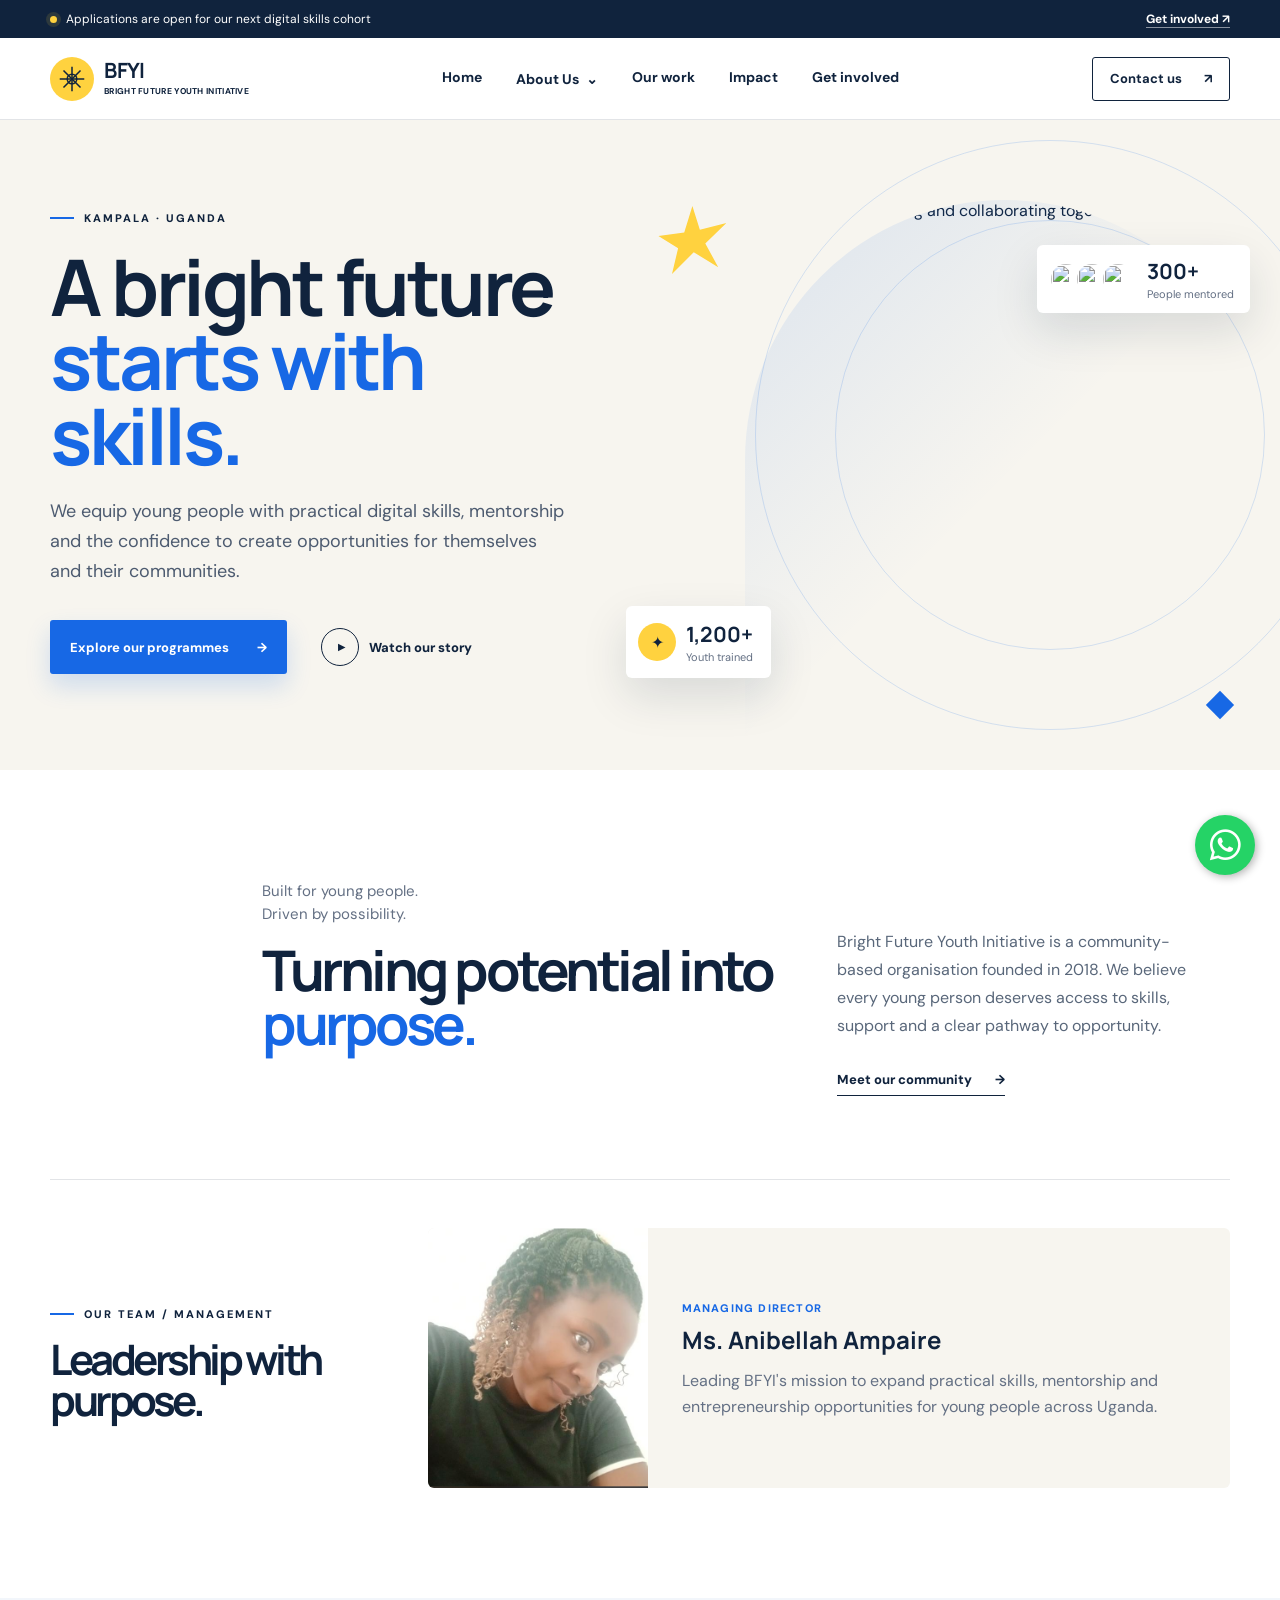
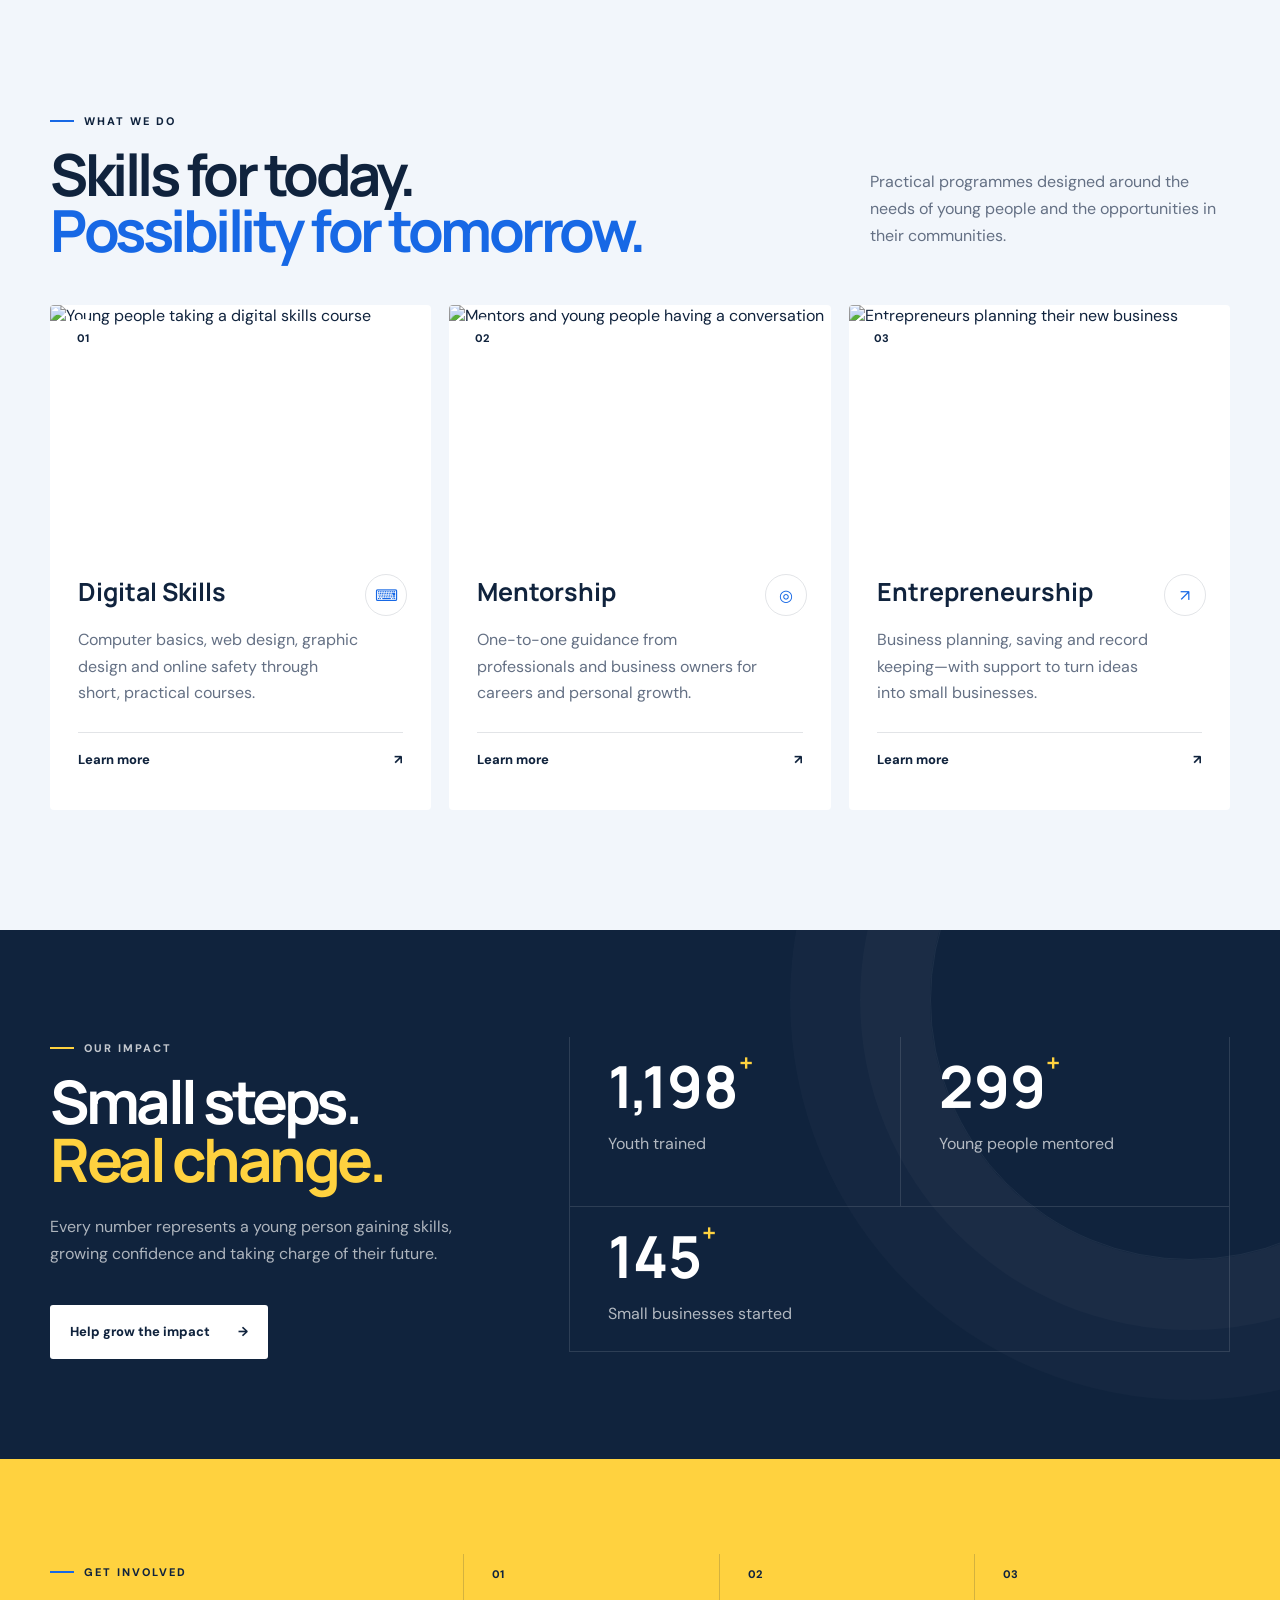
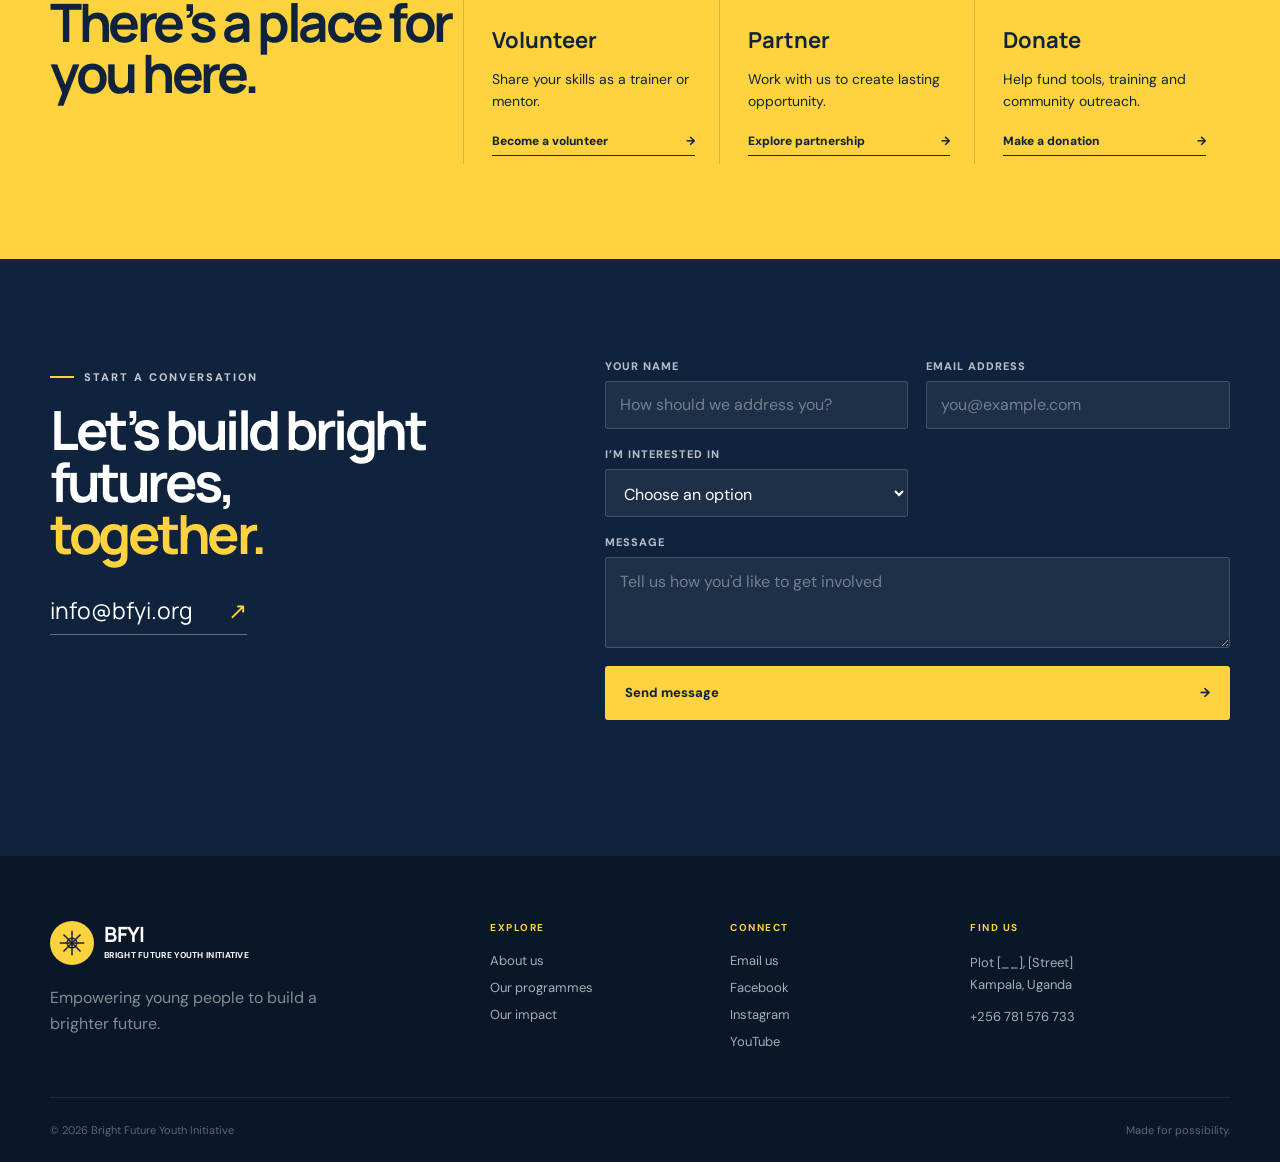
==== commit 6d1dd92e: "Add BFYI logo link preview metadata Co-authored-by: Copilot <223556219+Copilot@users.noreply.github." ====
--- a/index.html
+++ b/index.html
@@ -4,16 +4,21 @@
   <meta charset="UTF-8">
   <meta name="viewport" content="width=device-width, initial-scale=1.0">
   <meta name="description" content="Bright Future Youth Initiative empowers young people in Uganda with digital skills, mentorship and entrepreneurship training.">
-  <link rel="icon" type="image/svg+xml" href="assets/logo.svg">
-  <link rel="apple-touch-icon" href="assets/logo.svg">
+  <link rel="icon" type="image/png" href="assets/logo.png">
+  <link rel="apple-touch-icon" href="assets/logo.png">
+  <link rel="canonical" href="https://behanganakeneth-fullstack-developer.github.io/BRIGHT-YOUTH-INITIATIVE/">
   <meta property="og:type" content="website">
+  <meta property="og:url" content="https://behanganakeneth-fullstack-developer.github.io/BRIGHT-YOUTH-INITIATIVE/">
   <meta property="og:title" content="Bright Future Youth Initiative">
   <meta property="og:description" content="Empowering young people with digital skills, mentorship and entrepreneurship training.">
-  <meta property="og:image" content="assets/logo.svg">
+  <meta property="og:image" content="https://behanganakeneth-fullstack-developer.github.io/BRIGHT-YOUTH-INITIATIVE/assets/logo.png">
+  <meta property="og:image:width" content="512">
+  <meta property="og:image:height" content="512">
+  <meta property="og:image:alt" content="Bright Future Youth Initiative logo">
   <meta name="twitter:card" content="summary">
   <meta name="twitter:title" content="Bright Future Youth Initiative">
   <meta name="twitter:description" content="Empowering young people with digital skills, mentorship and entrepreneurship training.">
-  <meta name="twitter:image" content="assets/logo.svg">
+  <meta name="twitter:image" content="https://behanganakeneth-fullstack-developer.github.io/BRIGHT-YOUTH-INITIATIVE/assets/logo.png">
   <title>Bright Future Youth Initiative</title>
   <link rel="preconnect" href="https://fonts.googleapis.com">
   <link rel="preconnect" href="https://fonts.gstatic.com" crossorigin>
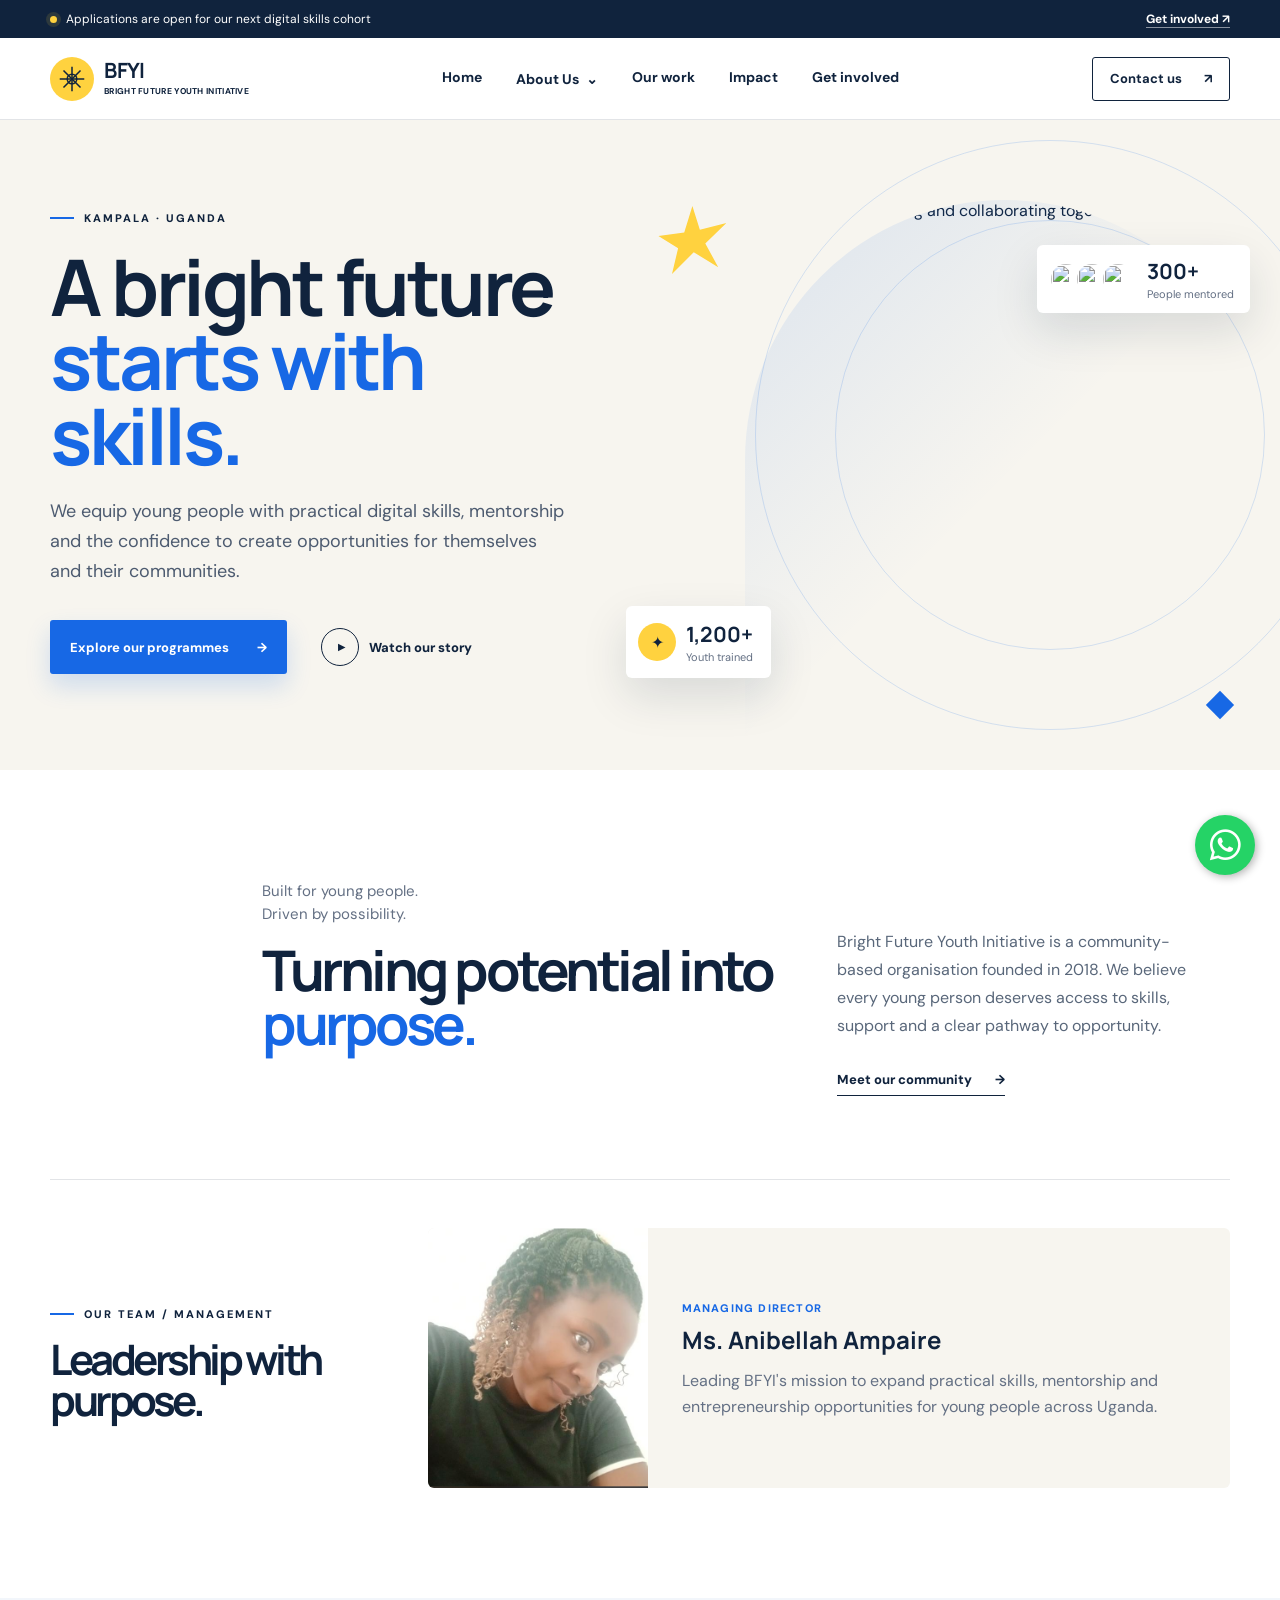
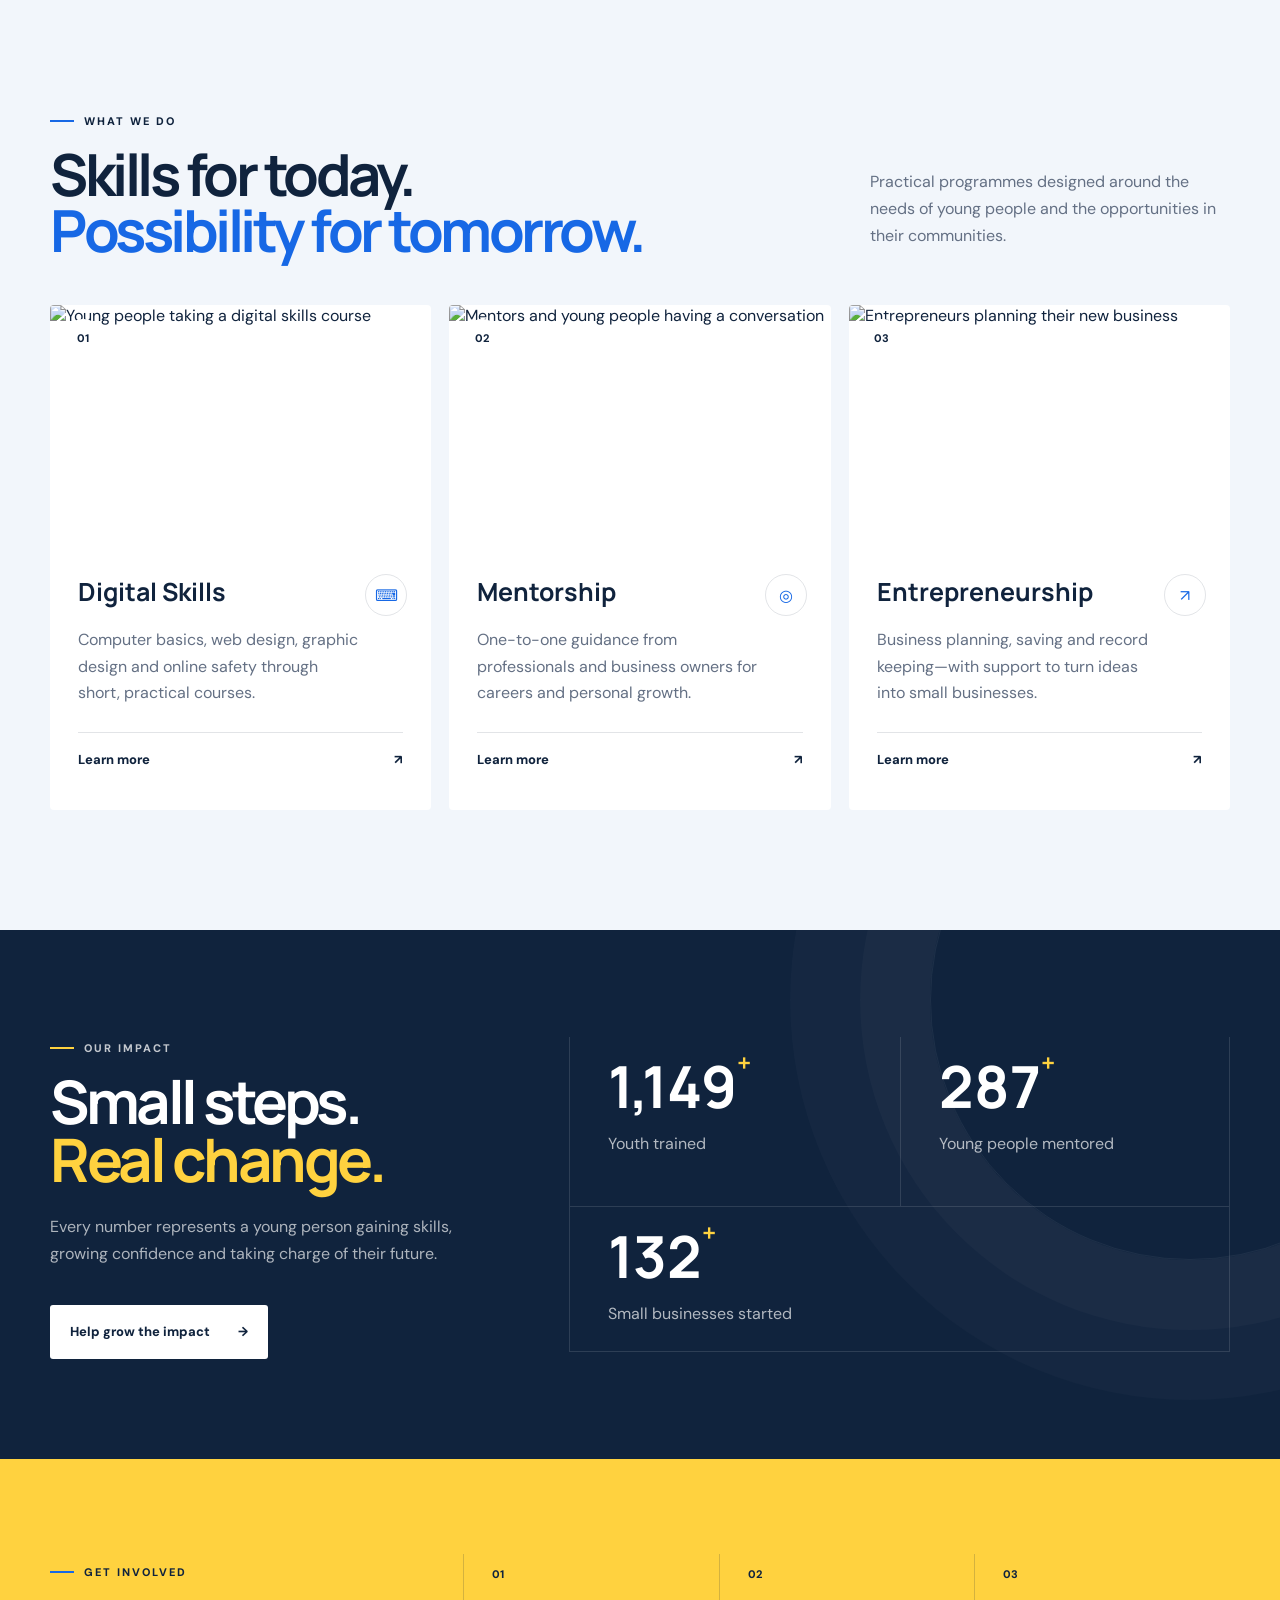
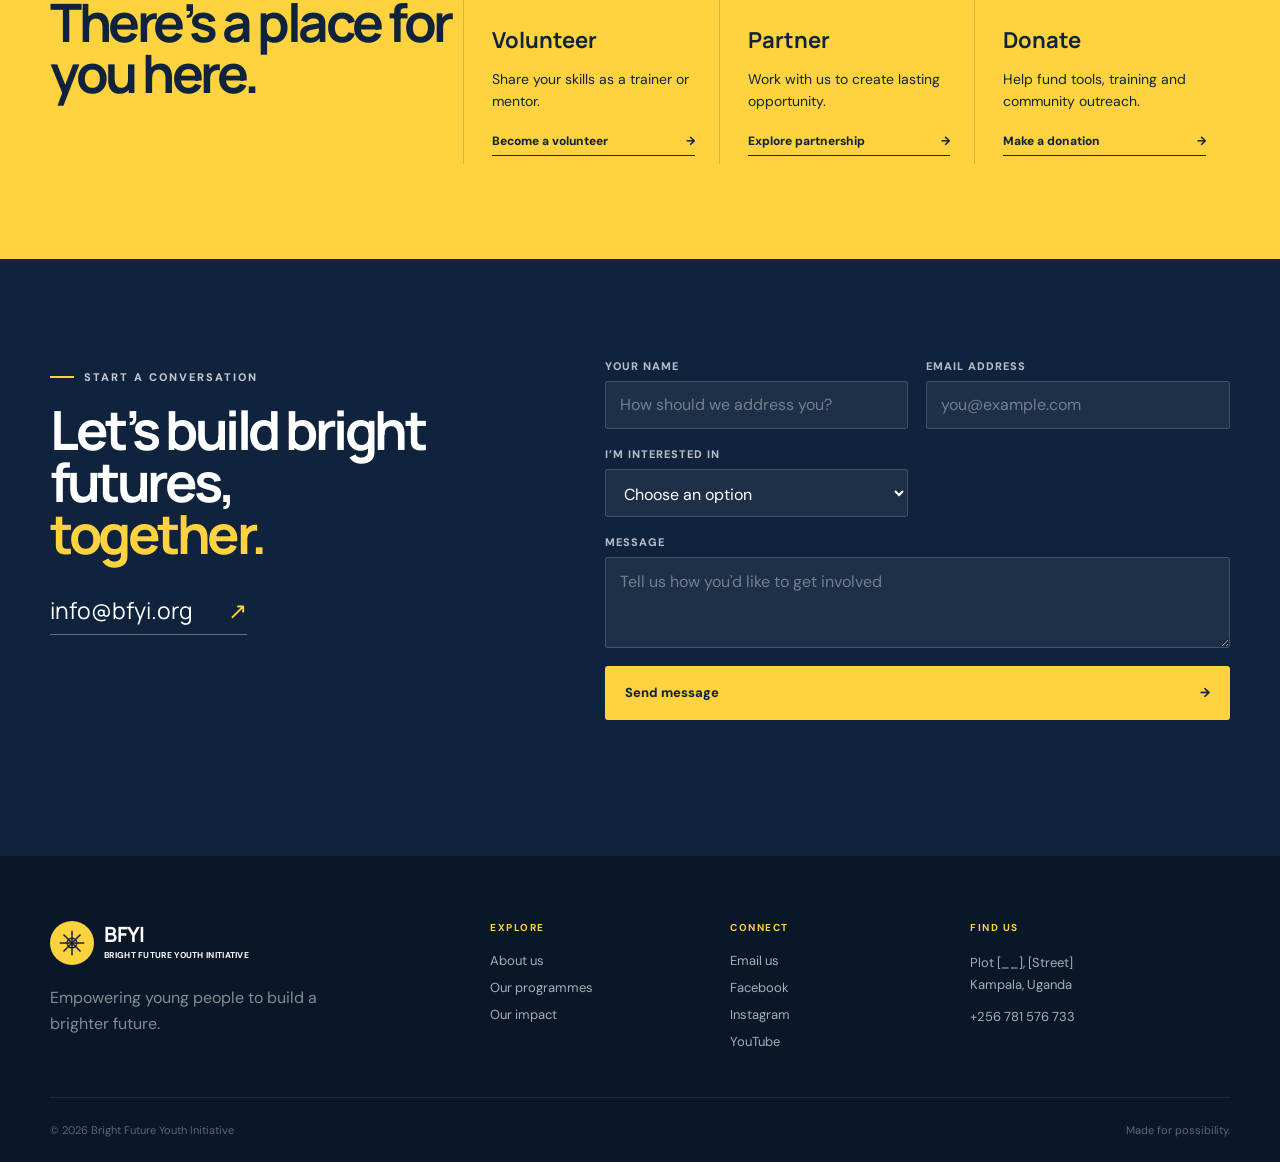
==== commit ce544749: "Correct BFYI contact number Co-authored-by: Copilot <223556219+Copilot@users.noreply.github.com>" ====
--- a/index.html
+++ b/index.html
@@ -323,7 +323,7 @@
   </footer>
 
   <a
-    href="https://wa.me/25681576733?text=Hello,%20I%20would%20like%20to%20make%20an%20inquiry."
+    href="https://wa.me/256781576733?text=Hello,%20I%20would%20like%20to%20make%20an%20inquiry."
     class="whatsapp-float"
     target="_blank"
     rel="noopener noreferrer"
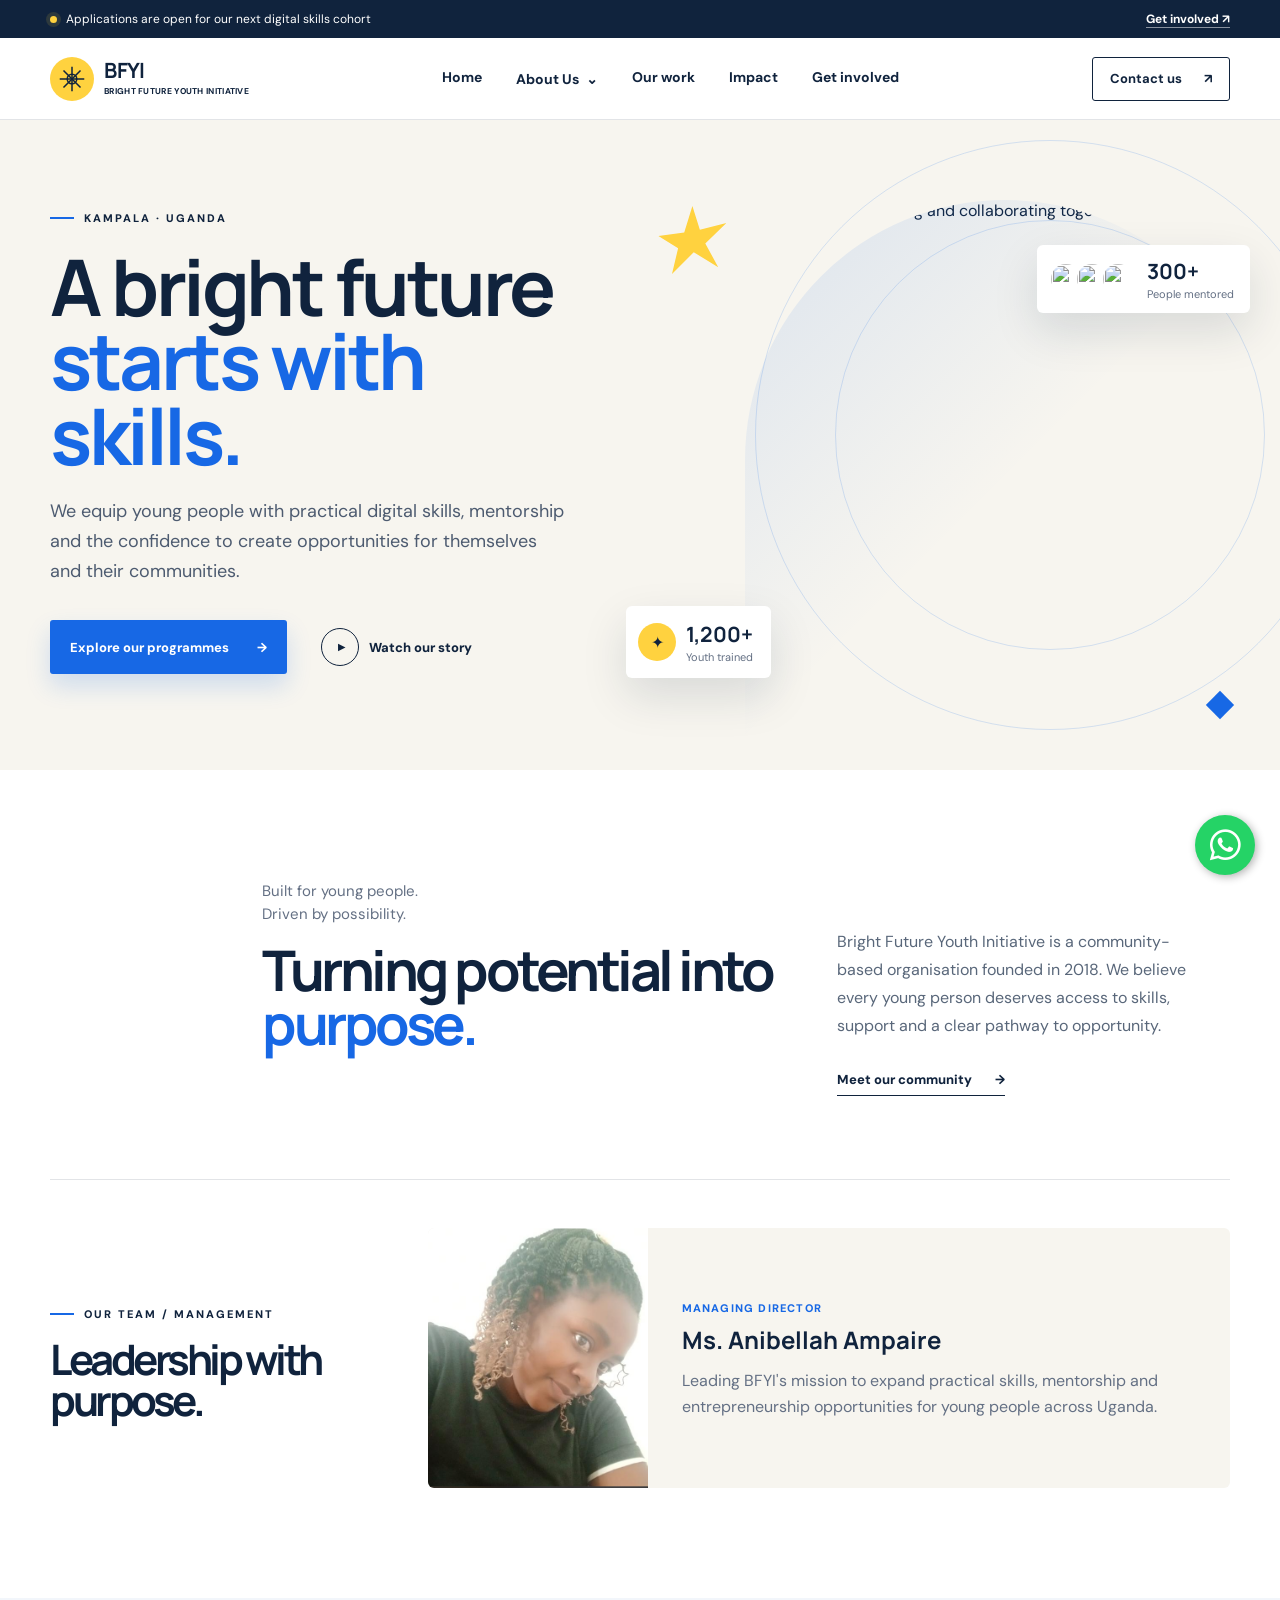
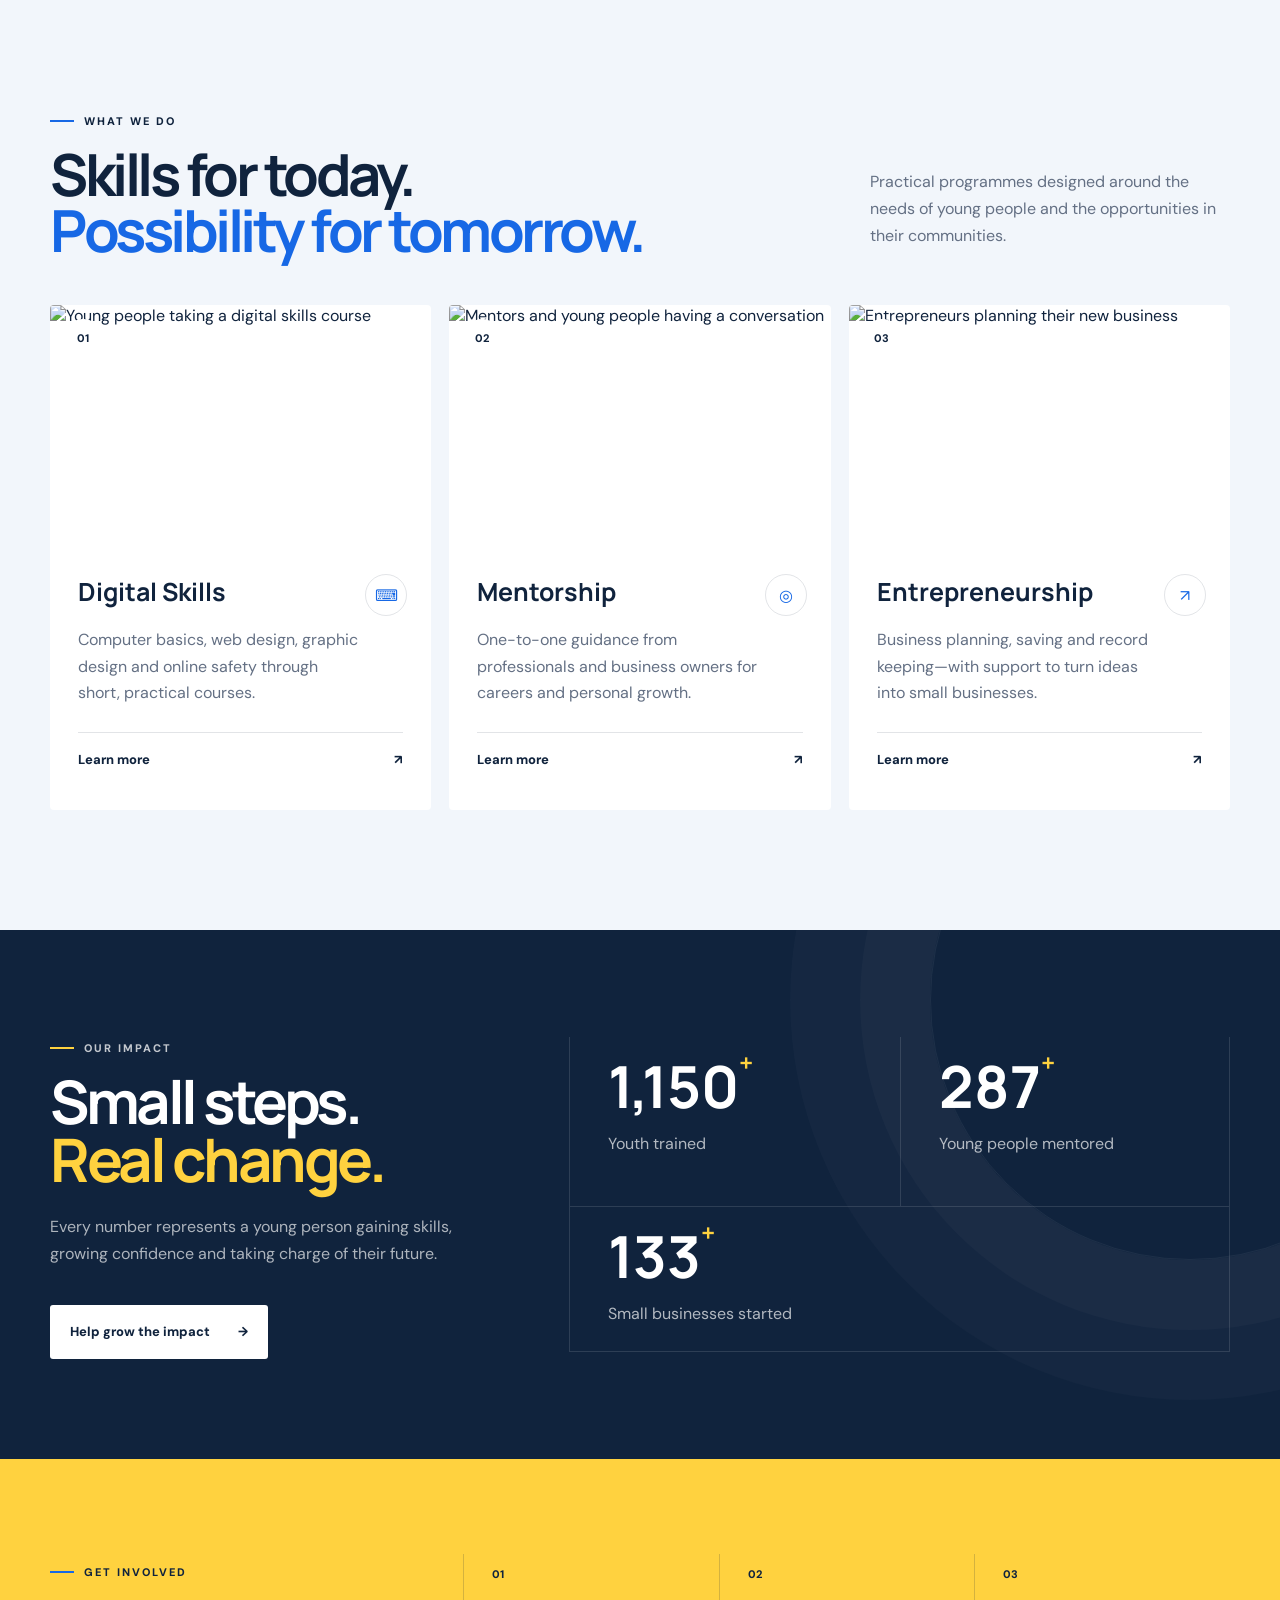
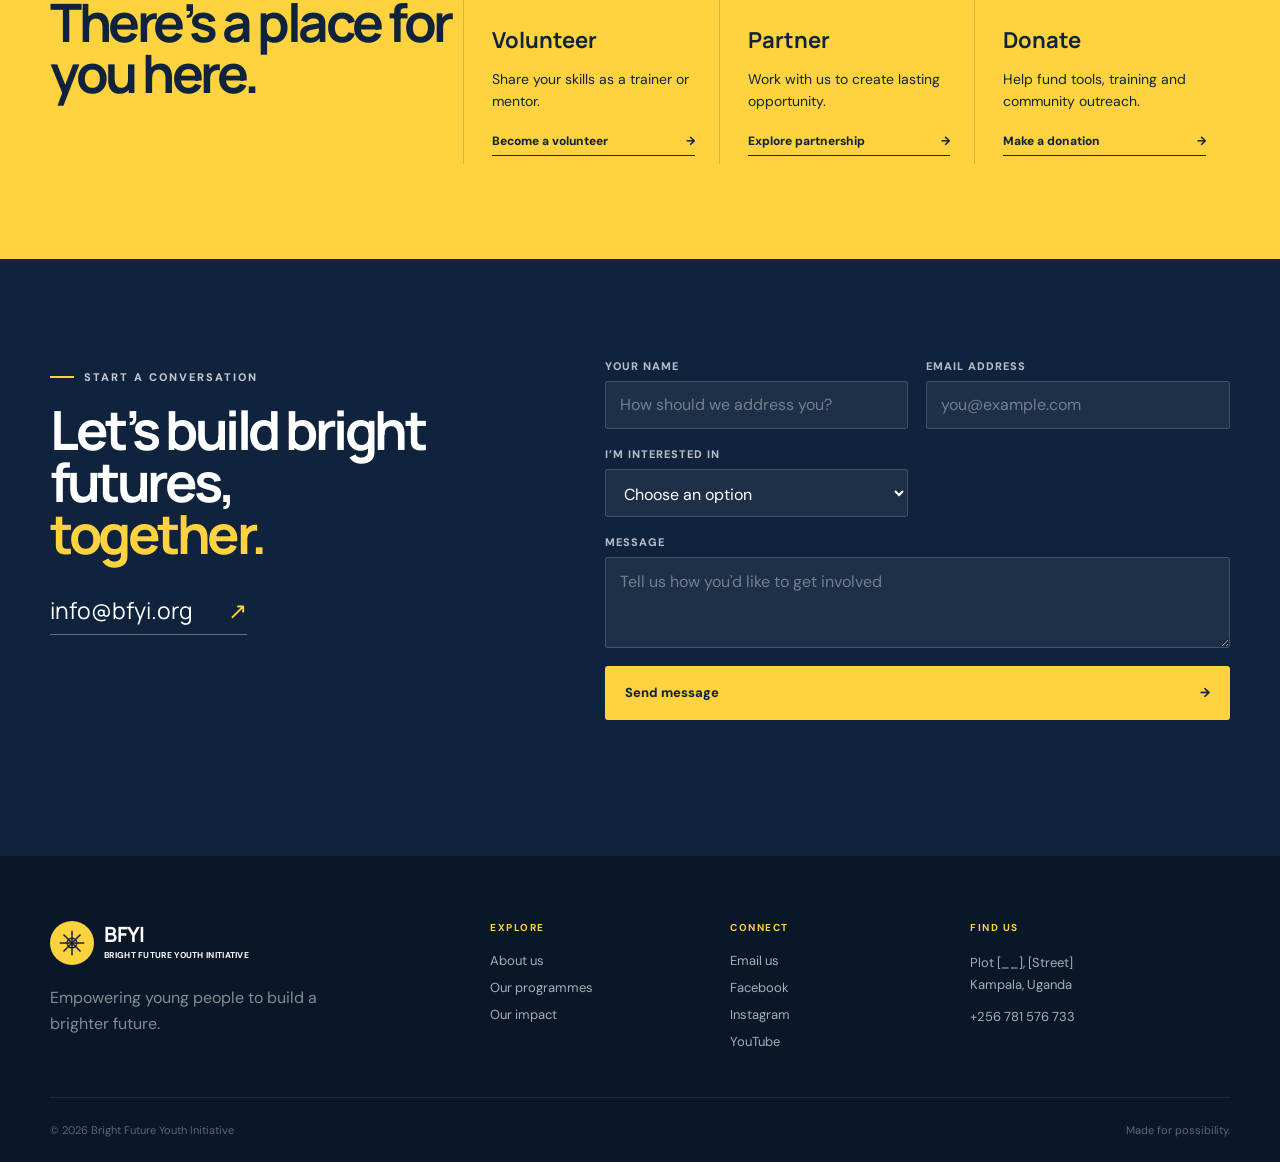
==== commit c5c9b2ae: "Use public BFYI logo for link previews Co-authored-by: Copilot <223556219+Copilot@users.noreply.gith" ====
--- a/index.html
+++ b/index.html
@@ -6,19 +6,20 @@
   <meta name="description" content="Bright Future Youth Initiative empowers young people in Uganda with digital skills, mentorship and entrepreneurship training.">
   <link rel="icon" type="image/png" href="assets/logo.png">
   <link rel="apple-touch-icon" href="assets/logo.png">
-  <link rel="canonical" href="https://behanganakeneth-fullstack-developer.github.io/BRIGHT-YOUTH-INITIATIVE/">
+  <link rel="canonical" href="https://github.com/BehanganaKeneth-Fullstack-Developer/BRIGHT-YOUTH-INITIATIVE">
   <meta property="og:type" content="website">
-  <meta property="og:url" content="https://behanganakeneth-fullstack-developer.github.io/BRIGHT-YOUTH-INITIATIVE/">
+  <meta property="og:url" content="https://github.com/BehanganaKeneth-Fullstack-Developer/BRIGHT-YOUTH-INITIATIVE">
   <meta property="og:title" content="Bright Future Youth Initiative">
   <meta property="og:description" content="Empowering young people with digital skills, mentorship and entrepreneurship training.">
-  <meta property="og:image" content="https://behanganakeneth-fullstack-developer.github.io/BRIGHT-YOUTH-INITIATIVE/assets/logo.png">
+  <meta property="og:image" content="https://raw.githubusercontent.com/BehanganaKeneth-Fullstack-Developer/BRIGHT-YOUTH-INITIATIVE/main/assets/logo.png">
+  <meta property="og:image:secure_url" content="https://raw.githubusercontent.com/BehanganaKeneth-Fullstack-Developer/BRIGHT-YOUTH-INITIATIVE/main/assets/logo.png">
   <meta property="og:image:width" content="512">
   <meta property="og:image:height" content="512">
   <meta property="og:image:alt" content="Bright Future Youth Initiative logo">
   <meta name="twitter:card" content="summary">
   <meta name="twitter:title" content="Bright Future Youth Initiative">
   <meta name="twitter:description" content="Empowering young people with digital skills, mentorship and entrepreneurship training.">
-  <meta name="twitter:image" content="https://behanganakeneth-fullstack-developer.github.io/BRIGHT-YOUTH-INITIATIVE/assets/logo.png">
+  <meta name="twitter:image" content="https://raw.githubusercontent.com/BehanganaKeneth-Fullstack-Developer/BRIGHT-YOUTH-INITIATIVE/main/assets/logo.png">
   <title>Bright Future Youth Initiative</title>
   <link rel="preconnect" href="https://fonts.googleapis.com">
   <link rel="preconnect" href="https://fonts.gstatic.com" crossorigin>
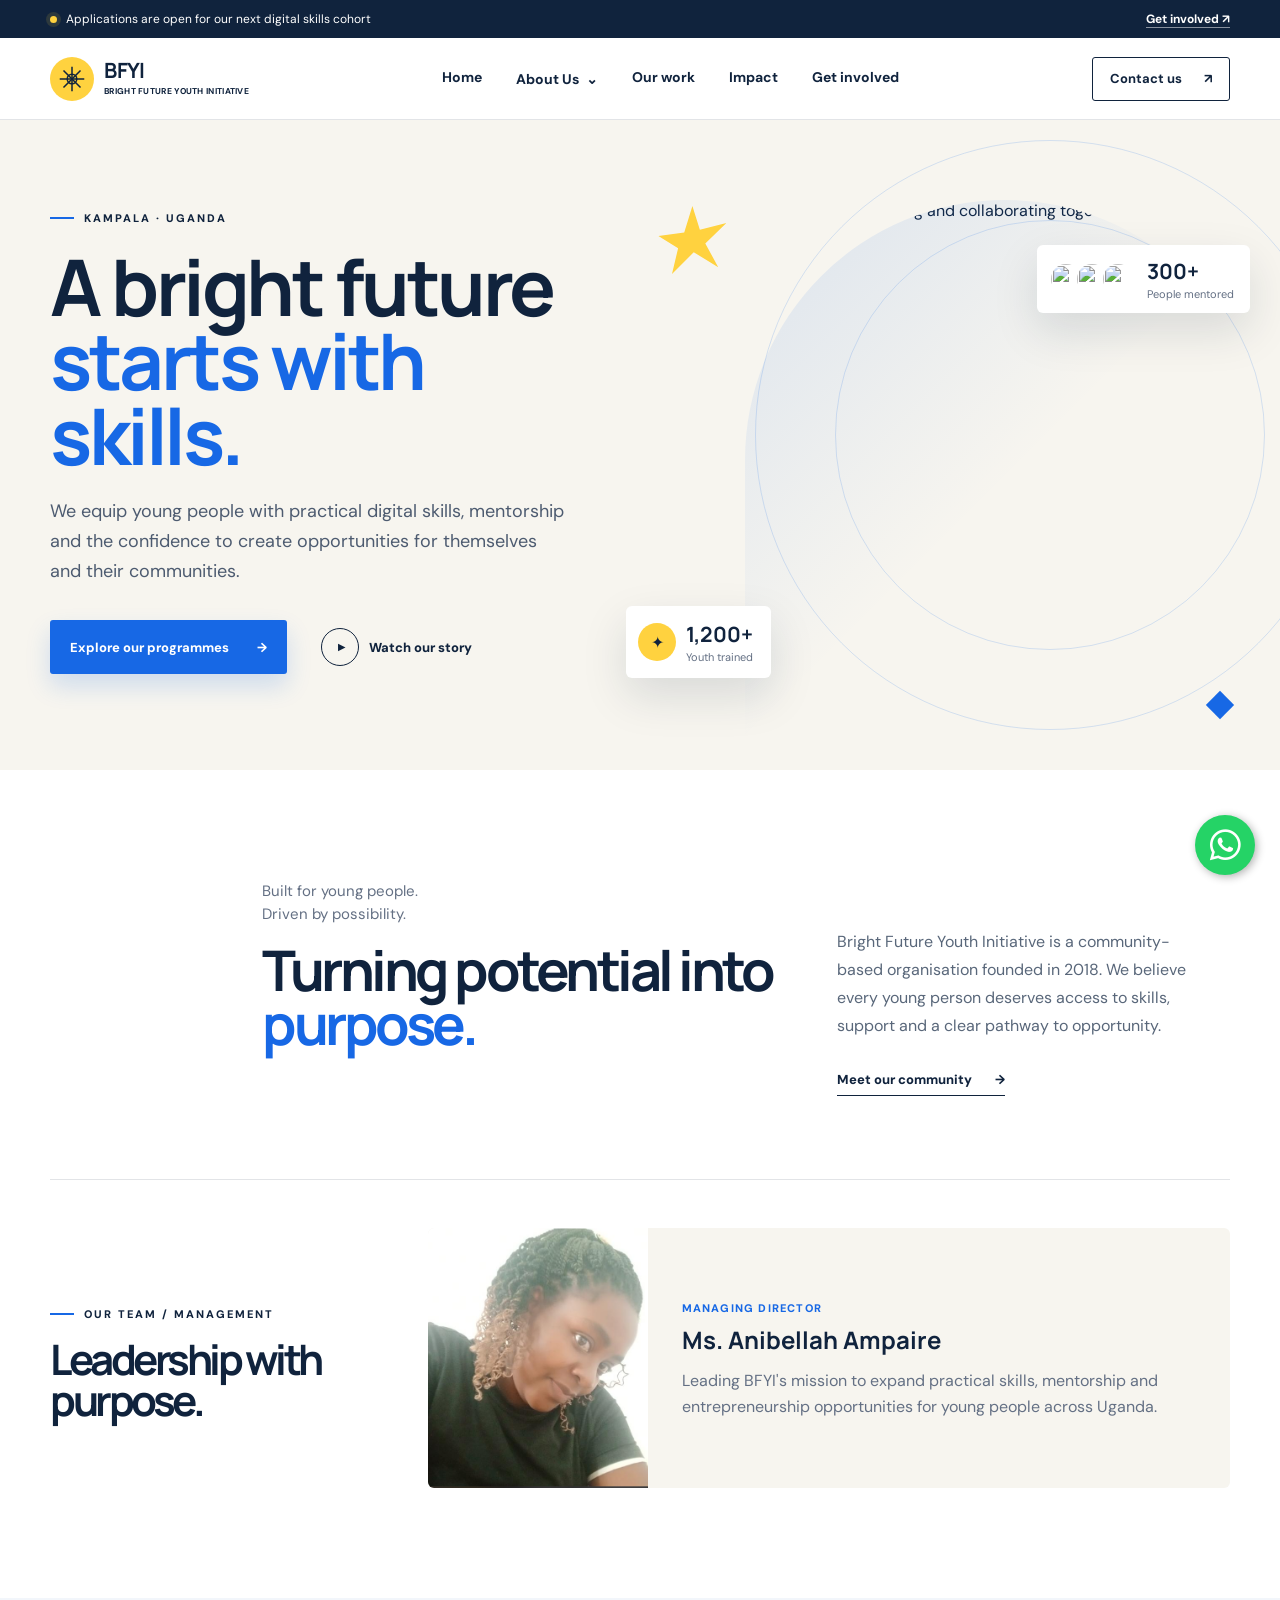
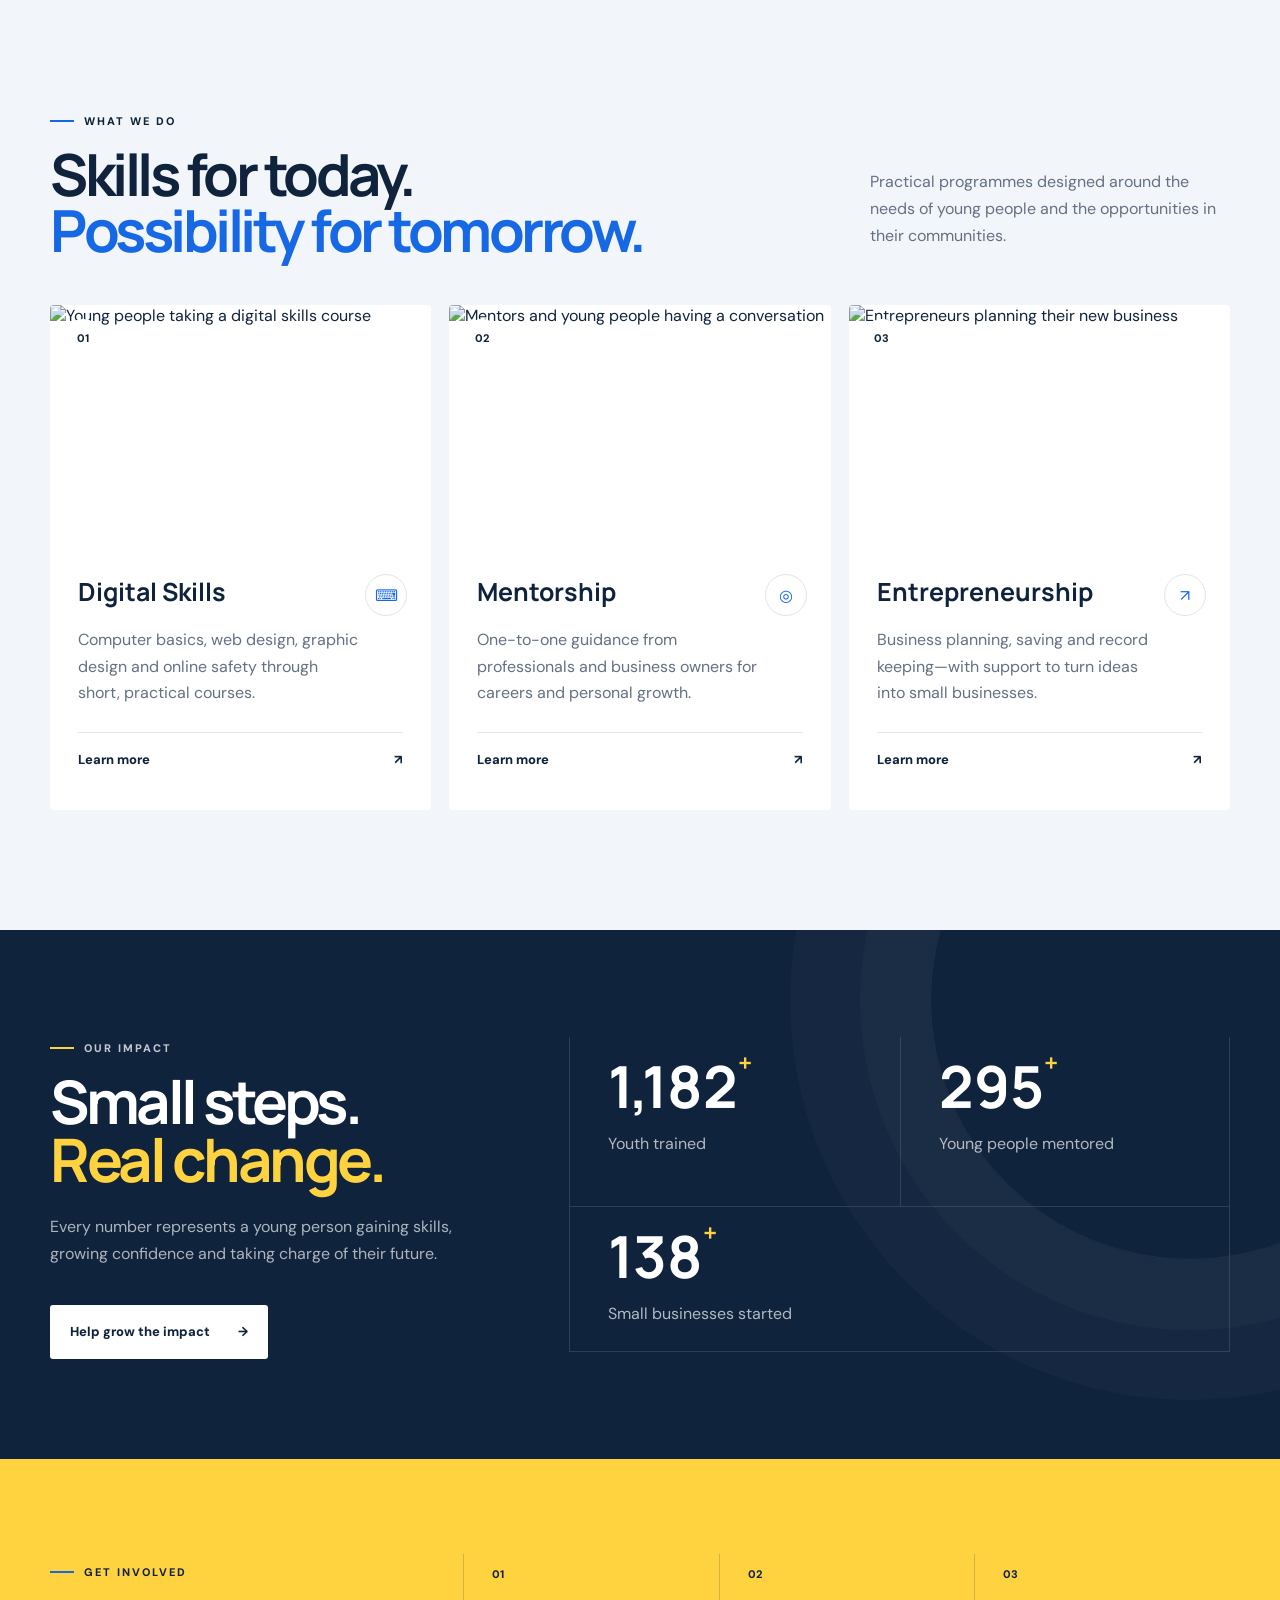
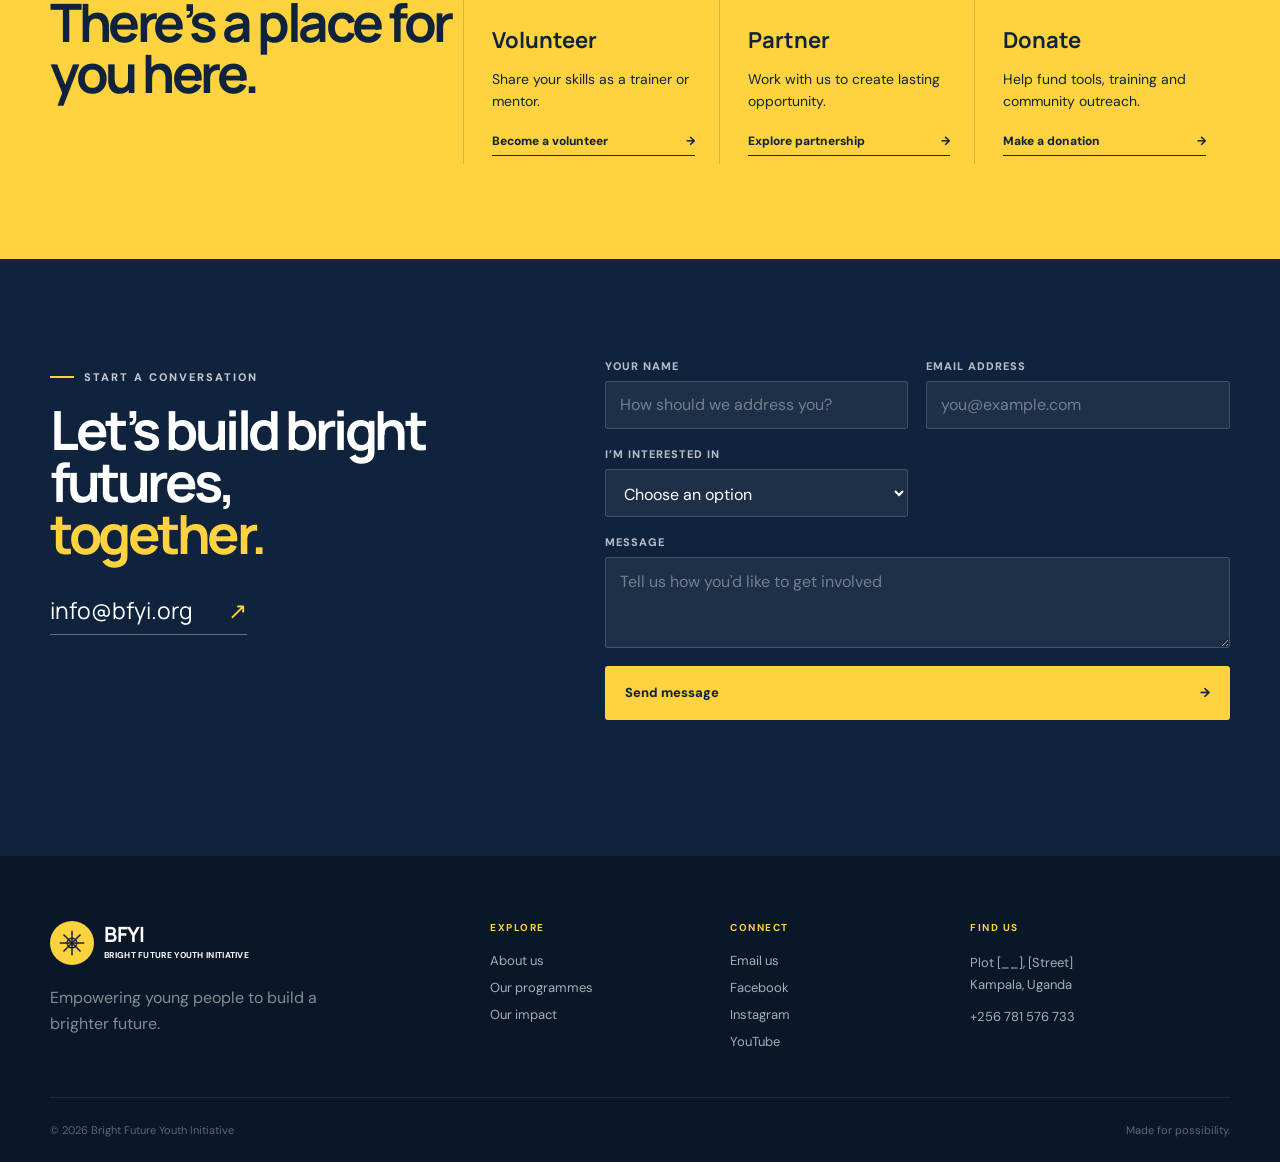
==== commit 4615726e: "Make BFYI link previews work on Vercel Co-authored-by: Copilot <223556219+Copilot@users.noreply.gith" ====
--- a/index.html
+++ b/index.html
@@ -6,13 +6,12 @@
   <meta name="description" content="Bright Future Youth Initiative empowers young people in Uganda with digital skills, mentorship and entrepreneurship training.">
   <link rel="icon" type="image/png" href="assets/logo.png">
   <link rel="apple-touch-icon" href="assets/logo.png">
-  <link rel="canonical" href="https://github.com/BehanganaKeneth-Fullstack-Developer/BRIGHT-YOUTH-INITIATIVE">
   <meta property="og:type" content="website">
-  <meta property="og:url" content="https://github.com/BehanganaKeneth-Fullstack-Developer/BRIGHT-YOUTH-INITIATIVE">
   <meta property="og:title" content="Bright Future Youth Initiative">
   <meta property="og:description" content="Empowering young people with digital skills, mentorship and entrepreneurship training.">
   <meta property="og:image" content="https://raw.githubusercontent.com/BehanganaKeneth-Fullstack-Developer/BRIGHT-YOUTH-INITIATIVE/main/assets/logo.png">
   <meta property="og:image:secure_url" content="https://raw.githubusercontent.com/BehanganaKeneth-Fullstack-Developer/BRIGHT-YOUTH-INITIATIVE/main/assets/logo.png">
+  <meta property="og:image:type" content="image/png">
   <meta property="og:image:width" content="512">
   <meta property="og:image:height" content="512">
   <meta property="og:image:alt" content="Bright Future Youth Initiative logo">
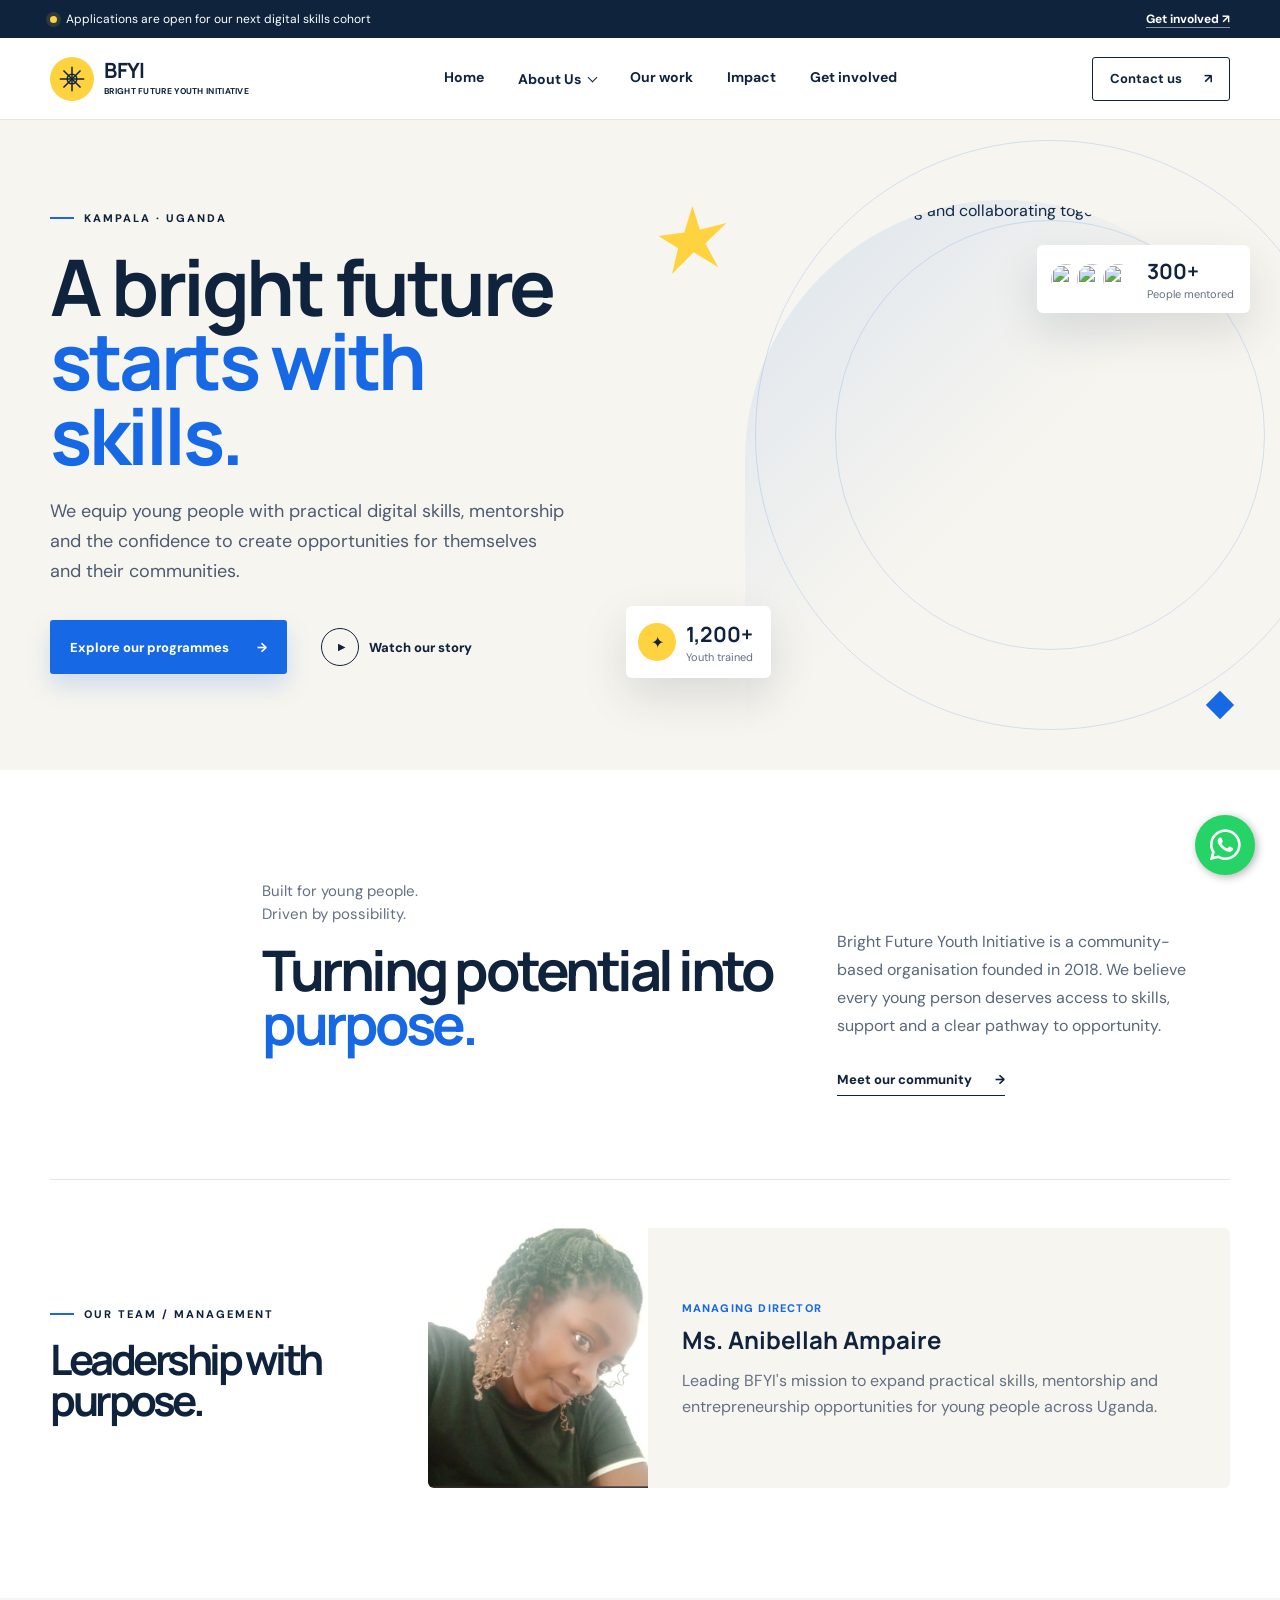
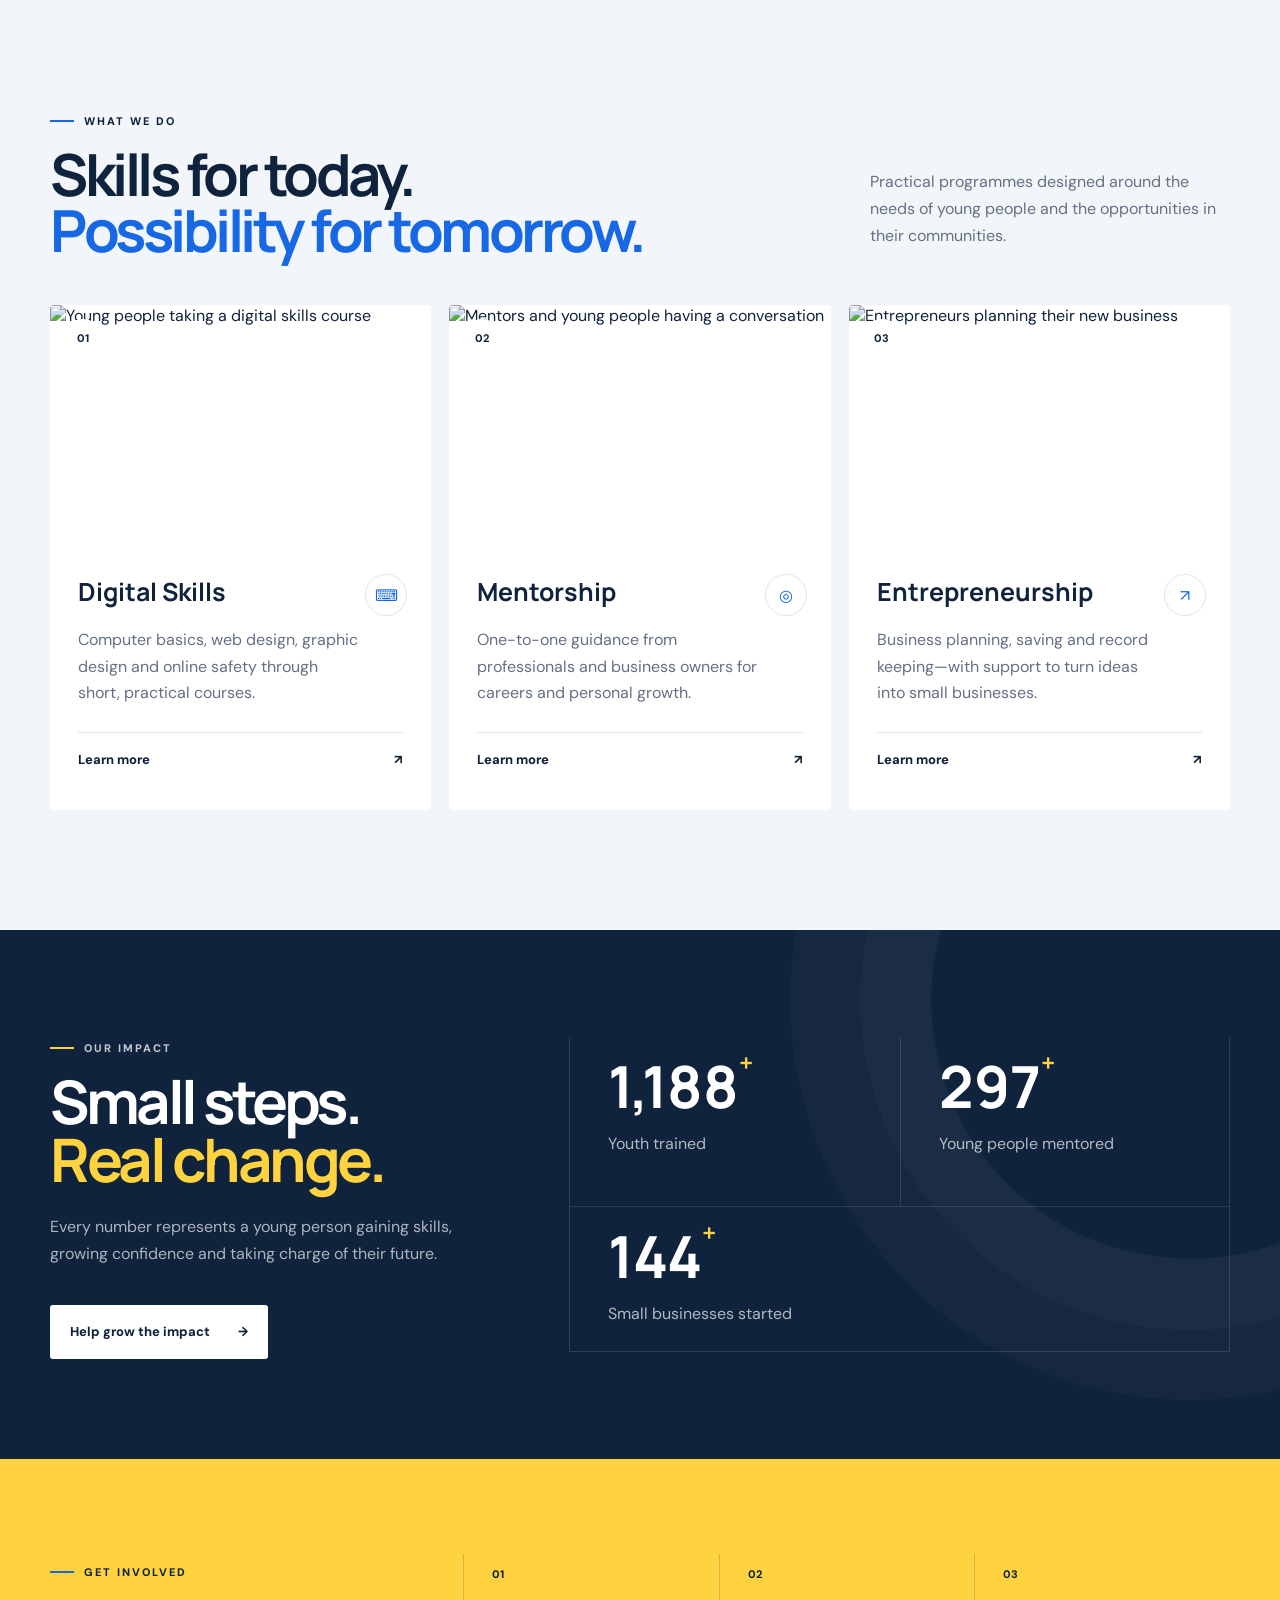
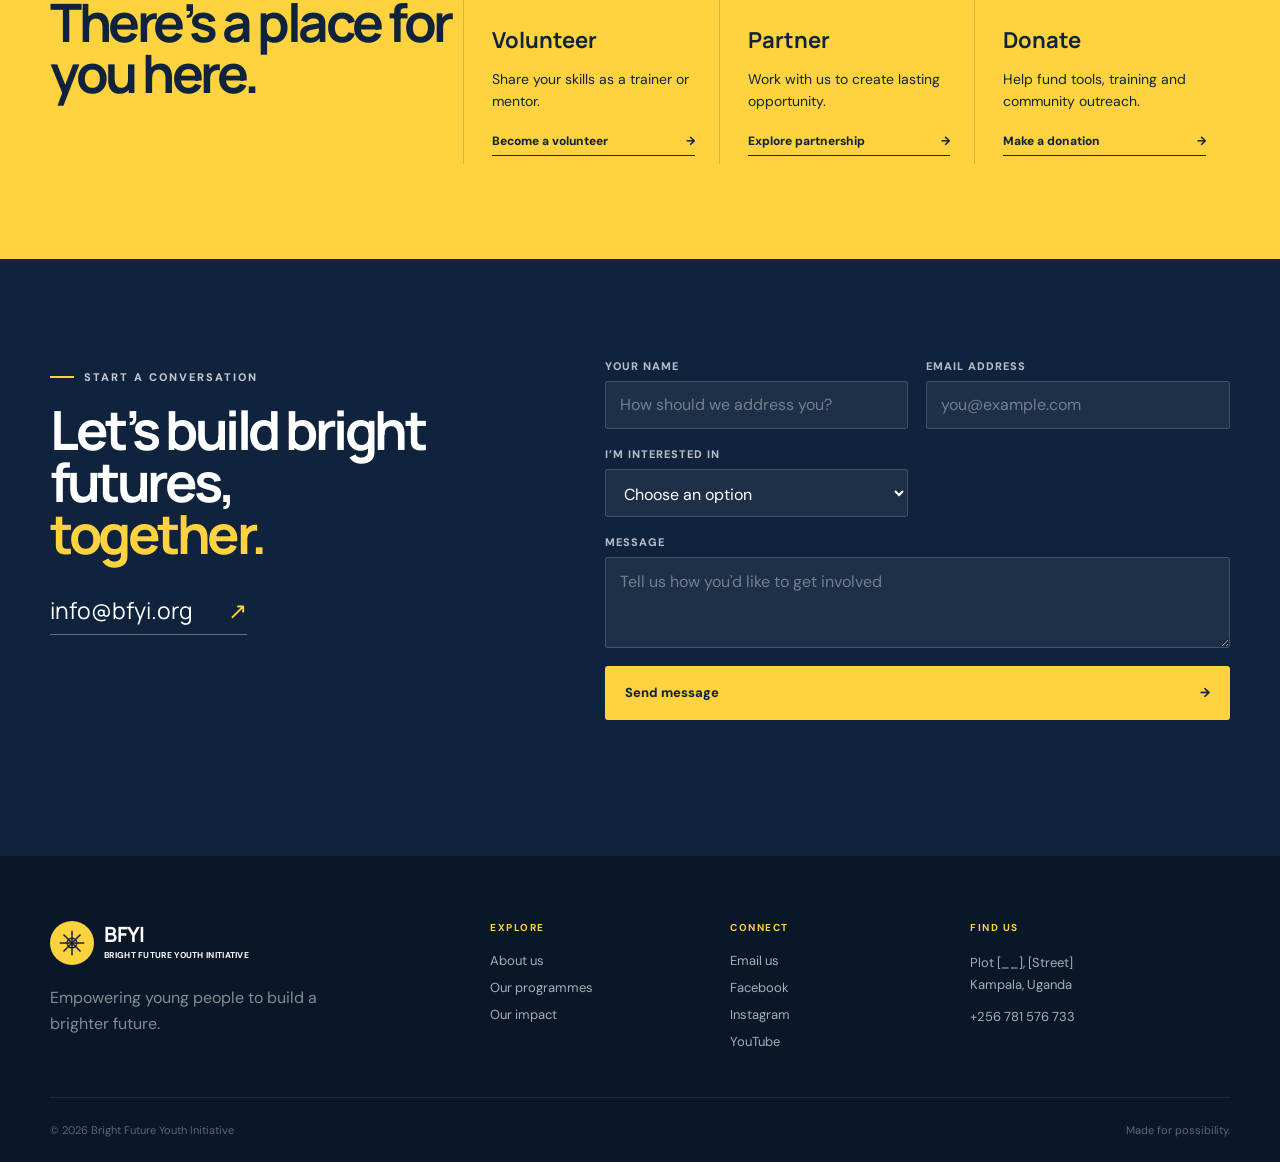
==== commit 88bcb550: "Standardize About Us dropdown arrow Co-authored-by: Copilot <223556219+Copilot@users.noreply.github." ====
--- a/index.html
+++ b/index.html
@@ -54,7 +54,7 @@
       <nav class="nav-links" id="navLinks" aria-label="Primary navigation">
         <a href="#top">Home</a>
         <div class="nav-dropdown">
-          <button class="dropdown-toggle" type="button" aria-expanded="false">About Us <span aria-hidden="true">⌄</span></button>
+          <button class="dropdown-toggle" type="button" aria-expanded="false">About Us <span class="dropdown-arrow" aria-hidden="true"></span></button>
           <div class="dropdown-menu">
             <a href="#about">About us</a>
             <a href="management.html">Our team / management</a>
--- a/styles.css
+++ b/styles.css
@@ -44,13 +44,22 @@
 .nav-links a { font-size: 14px; font-weight: 700; position: relative; }
 .nav-dropdown { position: relative; }
 .dropdown-toggle { border: 0; background: none; color: var(--ink); font-size: 14px; font-weight: 700; padding: 0; }
-.dropdown-toggle span { display: inline-block; margin-left: 4px; transition: transform .2s; }
-.nav-dropdown.open .dropdown-toggle span { transform: rotate(180deg); }
-.dropdown-menu { position: absolute; left: -18px; top: 38px; width: 220px; background: white; border: 1px solid var(--line); border-radius: 4px; box-shadow: 0 18px 35px rgba(16,35,61,.12); padding: 8px; opacity: 0; pointer-events: none; transform: translateY(-8px); transition: .25s; }
+.dropdown-toggle { display: inline-flex; align-items: center; gap: 8px; }
+.dropdown-arrow { width: 7px; height: 7px; display: inline-block; margin: -3px 0 0; border-right: 1.5px solid currentColor; border-bottom: 1.5px solid currentColor; transform: rotate(45deg); transition: transform .22s ease, margin .22s ease; }
+.nav-dropdown.open .dropdown-arrow { margin-top: 3px; transform: rotate(225deg); }
+.dropdown-menu { position: absolute; left: -24px; top: 38px; width: 270px; background: white; border: 1px solid rgba(16,35,61,.08); border-radius: 8px; box-shadow: 0 18px 45px rgba(16,35,61,.16); padding: 8px; opacity: 0; pointer-events: none; transform: translateY(-8px); transition: opacity .22s, transform .22s; }
+.dropdown-menu::before { content: ""; position: absolute; top: -6px; left: 38px; width: 12px; height: 12px; background: white; border-left: 1px solid rgba(16,35,61,.08); border-top: 1px solid rgba(16,35,61,.08); transform: rotate(45deg); }
 .nav-dropdown.open .dropdown-menu { opacity: 1; pointer-events: auto; transform: translateY(0); }
-.dropdown-menu a { display: block; padding: 11px 12px; border-radius: 3px; }
+.dropdown-menu a { display: flex; flex-direction: column; gap: 3px; min-height: 57px; padding: 10px 12px 9px 42px; border-radius: 5px; position: relative; font-size: 13px; }
+.dropdown-menu a::before { content: ""; position: absolute; left: 14px; top: 15px; width: 18px; height: 18px; border: 1.5px solid var(--blue); border-radius: 50%; }
+.dropdown-menu a::after { content: ""; position: absolute; left: 20px; top: 21px; width: 6px; height: 6px; border-top: 1.5px solid var(--blue); border-right: 1.5px solid var(--blue); transform: rotate(45deg); }
+.dropdown-menu a:not(:last-child) { border-bottom: 1px solid rgba(16,35,61,.07); border-radius: 5px 5px 0 0; }
 .dropdown-menu a::after { display: none; }
-.dropdown-menu a:hover { background: var(--cream); color: var(--blue); }
+.dropdown-menu a:hover { background: #f5f8fd; color: var(--blue); }
+@media (min-width: 761px) {
+  .nav-dropdown:hover .dropdown-menu { opacity: 1; pointer-events: auto; transform: translateY(0); }
+  .nav-dropdown:hover .dropdown-arrow { margin-top: 3px; transform: rotate(225deg); }
+}
 .nav-links a::after { content: ""; position: absolute; left: 0; right: 100%; bottom: -8px; height: 2px; background: var(--blue); transition: right .25s; }
 .nav-links a:hover::after { right: 0; }
 .nav-cta { height: 44px; display: inline-flex; align-items: center; gap: 22px; border: 1px solid var(--ink); border-radius: 3px; padding: 0 17px; font-size: 13px; font-weight: 700; transition: .25s; }
@@ -314,8 +323,11 @@
   .nav-links a:last-child { border: 0; }
   .nav-dropdown { border-bottom: 1px solid var(--line); }
   .dropdown-toggle { width: 100%; height: 48px; display: flex; align-items: center; justify-content: space-between; text-align: left; }
-  .dropdown-menu { position: static; width: 100%; max-height: 0; opacity: 1; pointer-events: auto; transform: none; border: 0; box-shadow: none; padding: 0 0 0 12px; overflow: hidden; transition: max-height .25s, padding .25s; }
-  .nav-dropdown.open .dropdown-menu { max-height: 180px; padding-bottom: 8px; }
+  .dropdown-menu { position: static; width: 100%; max-height: 0; opacity: 1; pointer-events: auto; transform: none; border: 0; box-shadow: none; border-radius: 0; padding: 0 0 0 12px; overflow: hidden; transition: max-height .25s, padding .25s; }
+  .dropdown-menu::before { display: none; }
+  .nav-dropdown.open .dropdown-menu { max-height: 210px; padding-bottom: 8px; }
+  .dropdown-menu a { min-height: 44px; padding: 10px 10px 10px 38px; }
+  .dropdown-menu a::before { left: 12px; top: 12px; }
 
   .hero { min-height: auto; }
   .hero-grid { width: 100%; min-height: auto; display: block; }
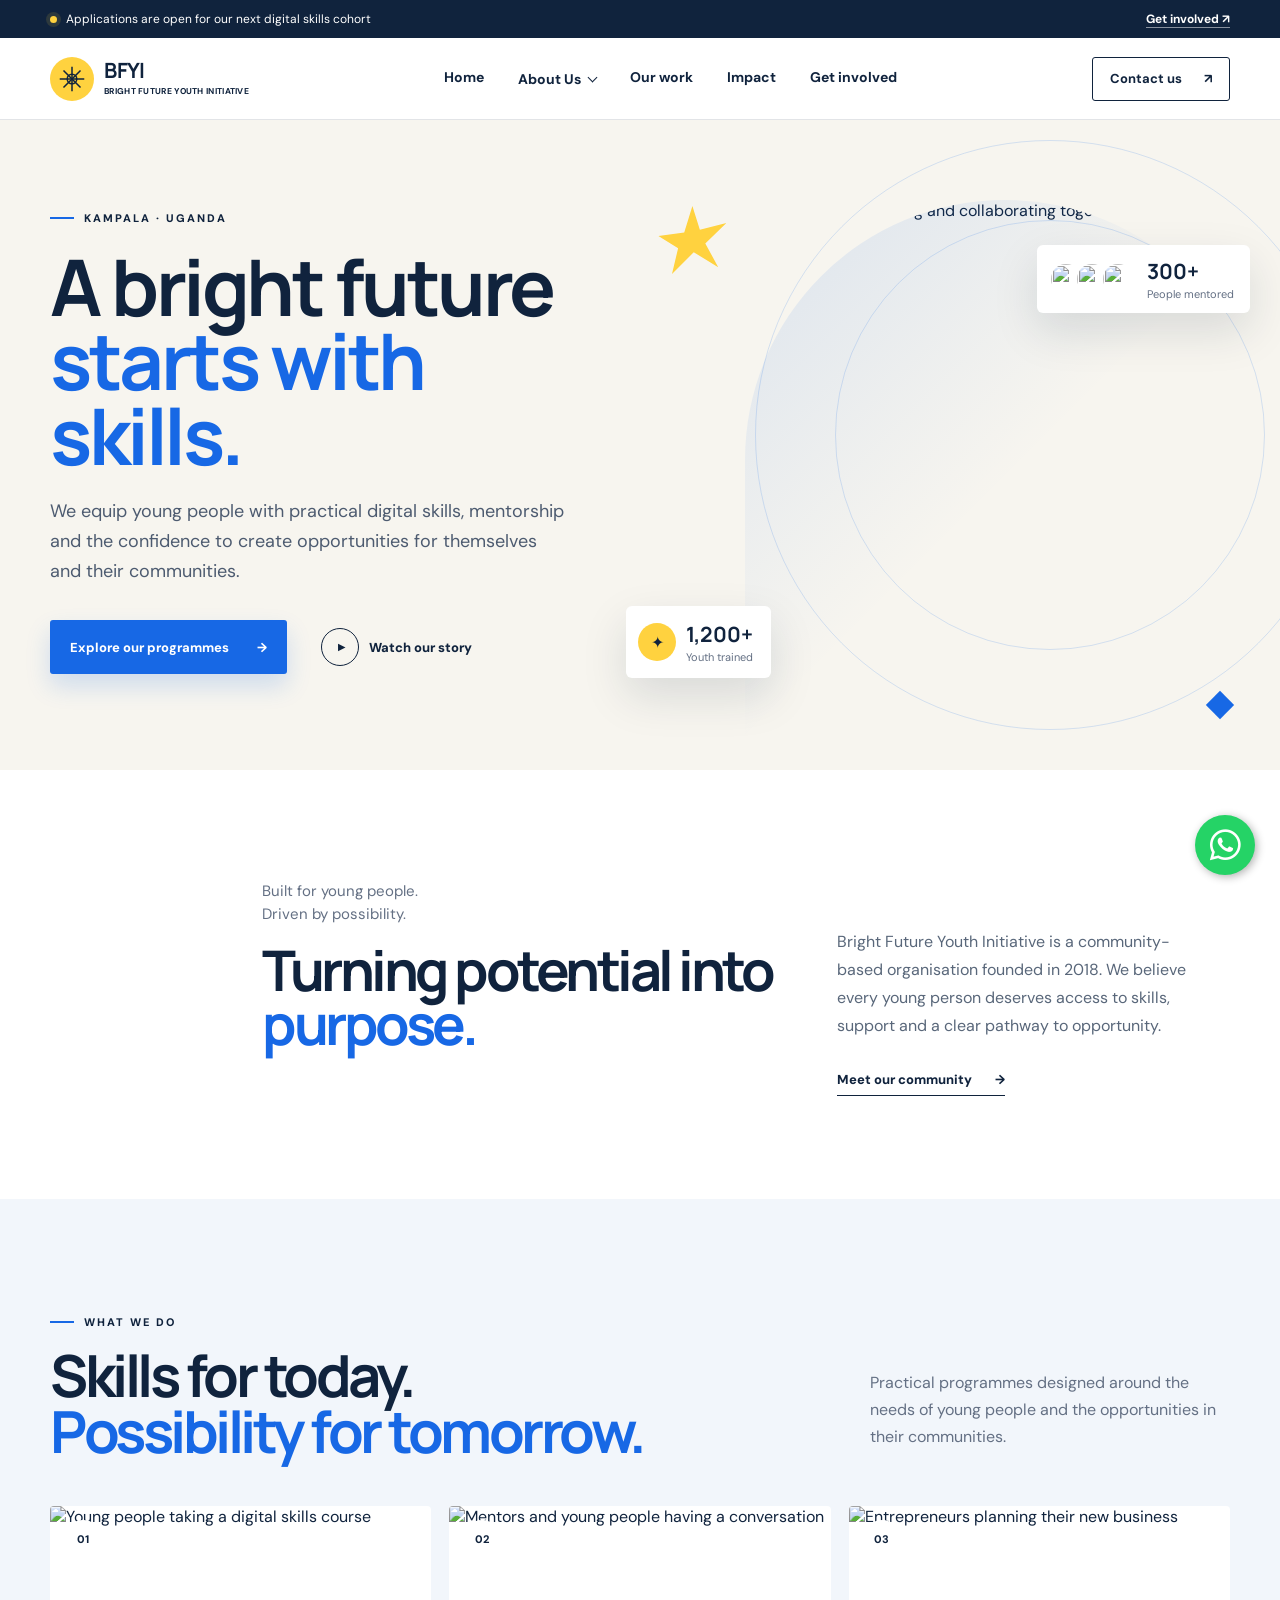
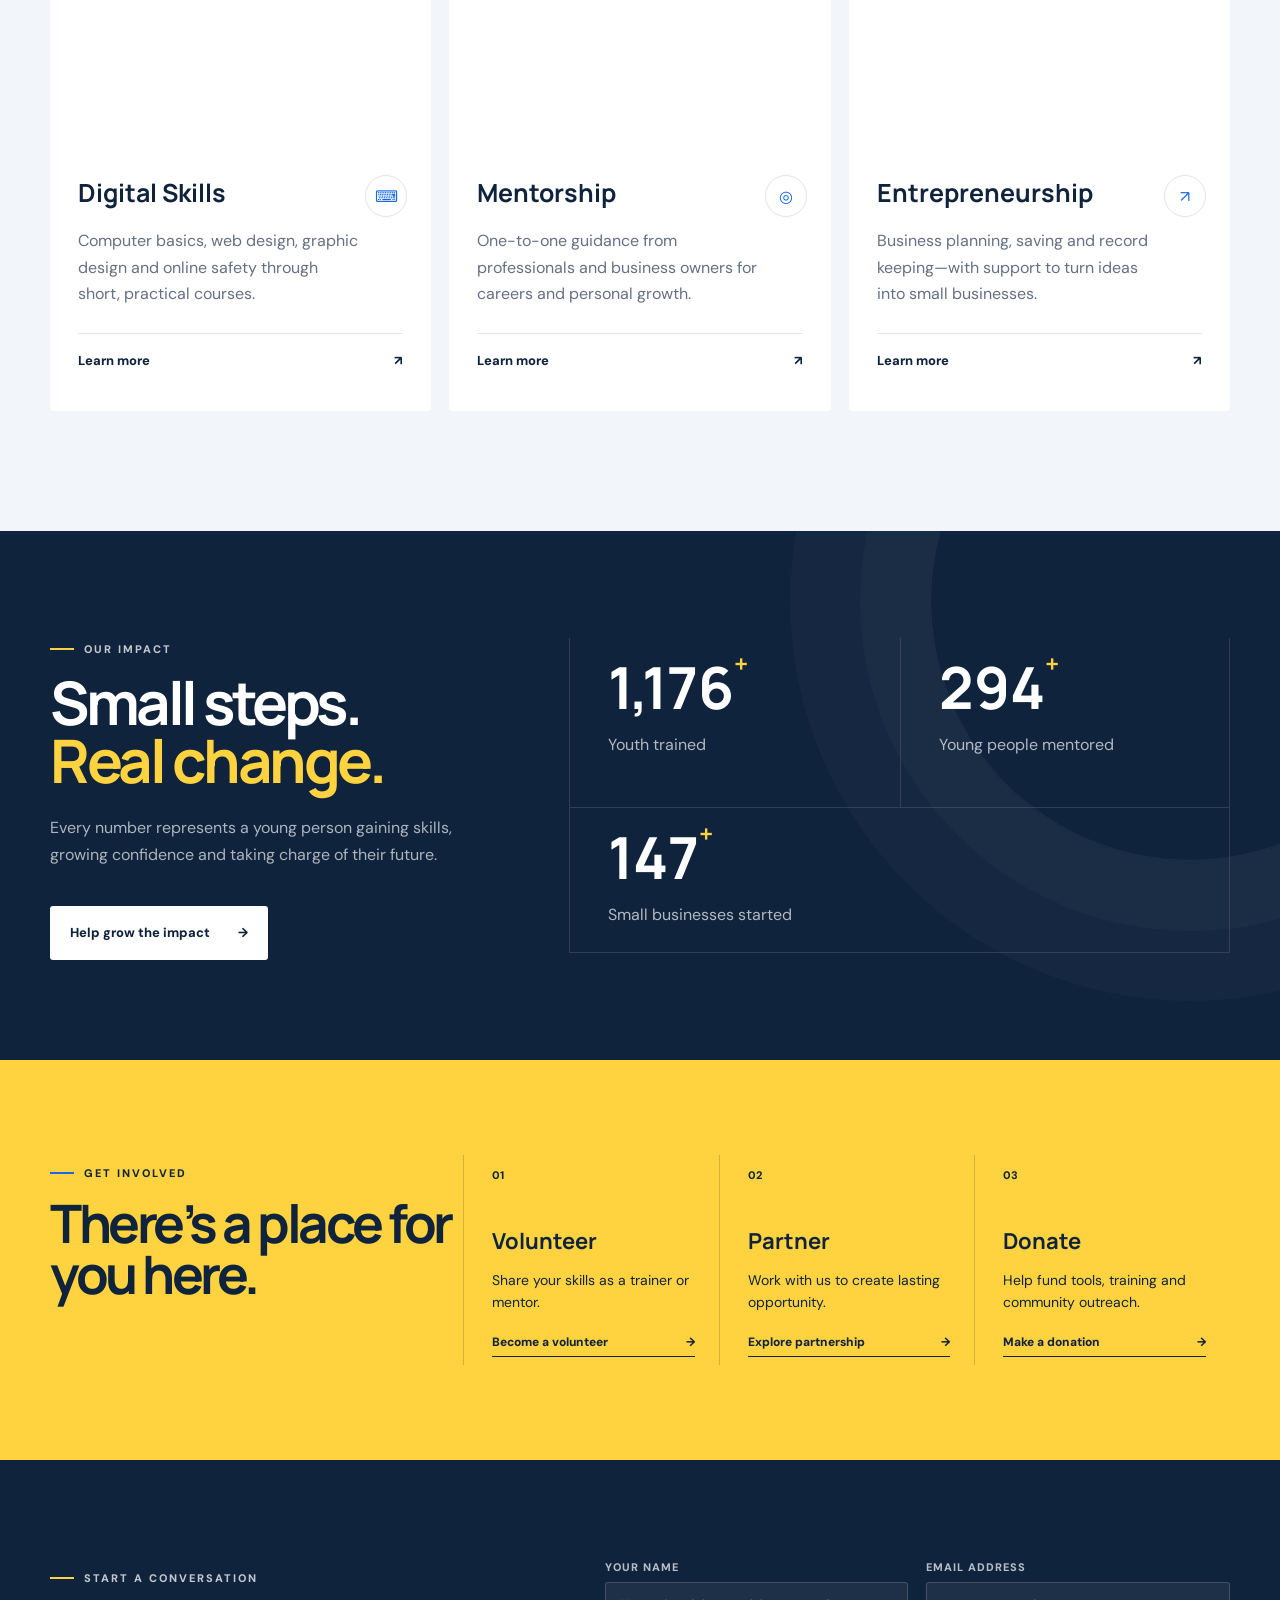
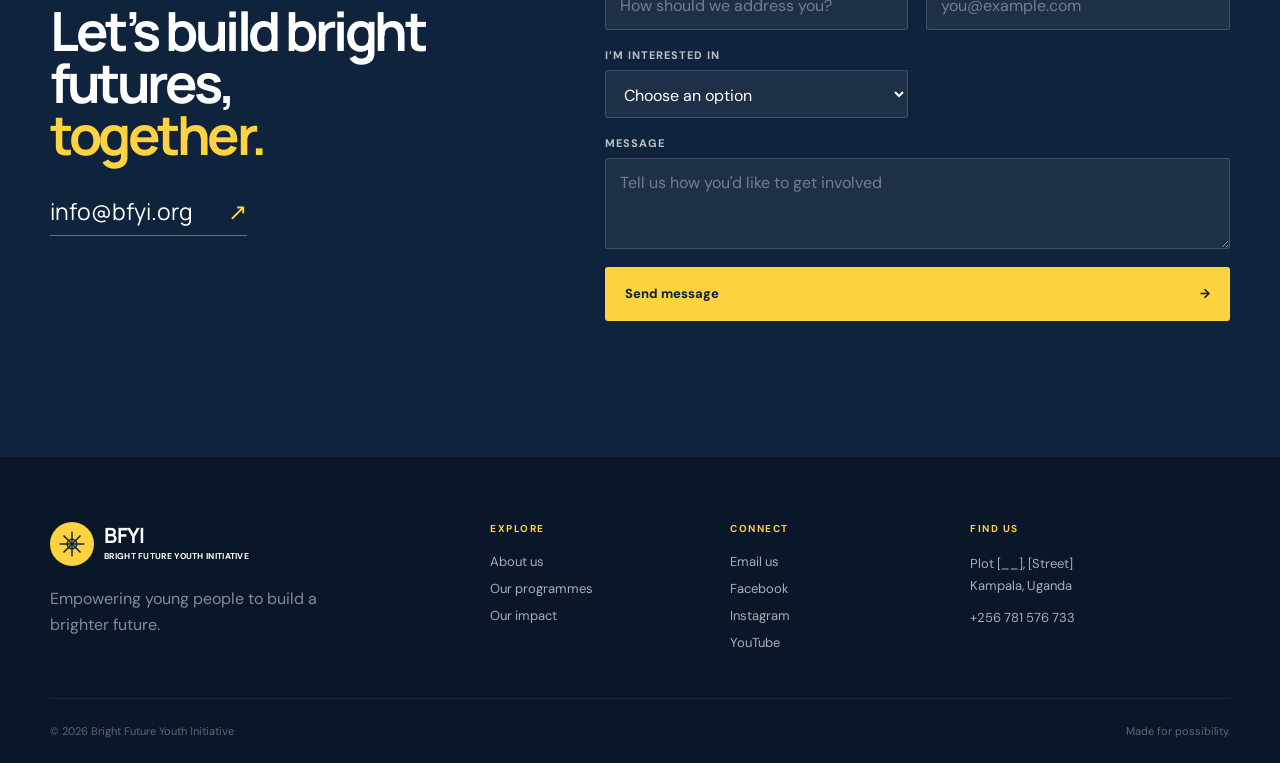
==== commit 5f615000: "Improve page performance and About navigation UX Co-authored-by: Copilot <223556219+Copilot@users.no" ====
--- a/index.html
+++ b/index.html
@@ -121,22 +121,6 @@
         </div>
       </div>
 
-      <div class="container management-section reveal" id="team">
-        <div class="management-heading">
-          <p class="eyebrow dark"><span></span> Our team / management</p>
-          <h2>Leadership with purpose.</h2>
-        </div>
-        <article class="director-card">
-          <div class="director-photo">
-            <img src="assets/anibellah-ampaire.png" alt="Ms. Anibellah Ampaire, Managing Director">
-          </div>
-          <div class="director-details">
-            <span class="director-role">Managing Director</span>
-            <h3>Ms. Anibellah Ampaire</h3>
-            <p>Leading BFYI's mission to expand practical skills, mentorship and entrepreneurship opportunities for young people across Uganda.</p>
-          </div>
-        </article>
-      </div>
 
     </section>
 
@@ -153,7 +137,7 @@
         <div class="programme-grid">
           <article class="programme-card reveal">
             <div class="programme-image">
-              <img src="https://images.unsplash.com/photo-1531497865144-0464ef8fb9a9?auto=format&fit=crop&w=900&q=85" alt="Young people taking a digital skills course">
+              <img src="https://images.unsplash.com/photo-1531497865144-0464ef8fb9a9?auto=format&fit=crop&w=900&q=85" alt="Young people taking a digital skills course" loading="lazy" decoding="async">
               <span class="programme-number">01</span>
             </div>
             <div class="programme-content">
@@ -166,7 +150,7 @@
 
           <article class="programme-card featured reveal">
             <div class="programme-image">
-              <img src="https://images.unsplash.com/photo-1529156069898-49953e39b3ac?auto=format&fit=crop&w=900&q=85" alt="Mentors and young people having a conversation">
+              <img src="https://images.unsplash.com/photo-1529156069898-49953e39b3ac?auto=format&fit=crop&w=900&q=85" alt="Mentors and young people having a conversation" loading="lazy" decoding="async">
               <span class="programme-number">02</span>
             </div>
             <div class="programme-content">
@@ -179,7 +163,7 @@
 
           <article class="programme-card reveal">
             <div class="programme-image">
-              <img src="https://images.unsplash.com/photo-1556761175-b413da4baf72?auto=format&fit=crop&w=900&q=85" alt="Entrepreneurs planning their new business">
+              <img src="https://images.unsplash.com/photo-1556761175-b413da4baf72?auto=format&fit=crop&w=900&q=85" alt="Entrepreneurs planning their new business" loading="lazy" decoding="async">
               <span class="programme-number">03</span>
             </div>
             <div class="programme-content">
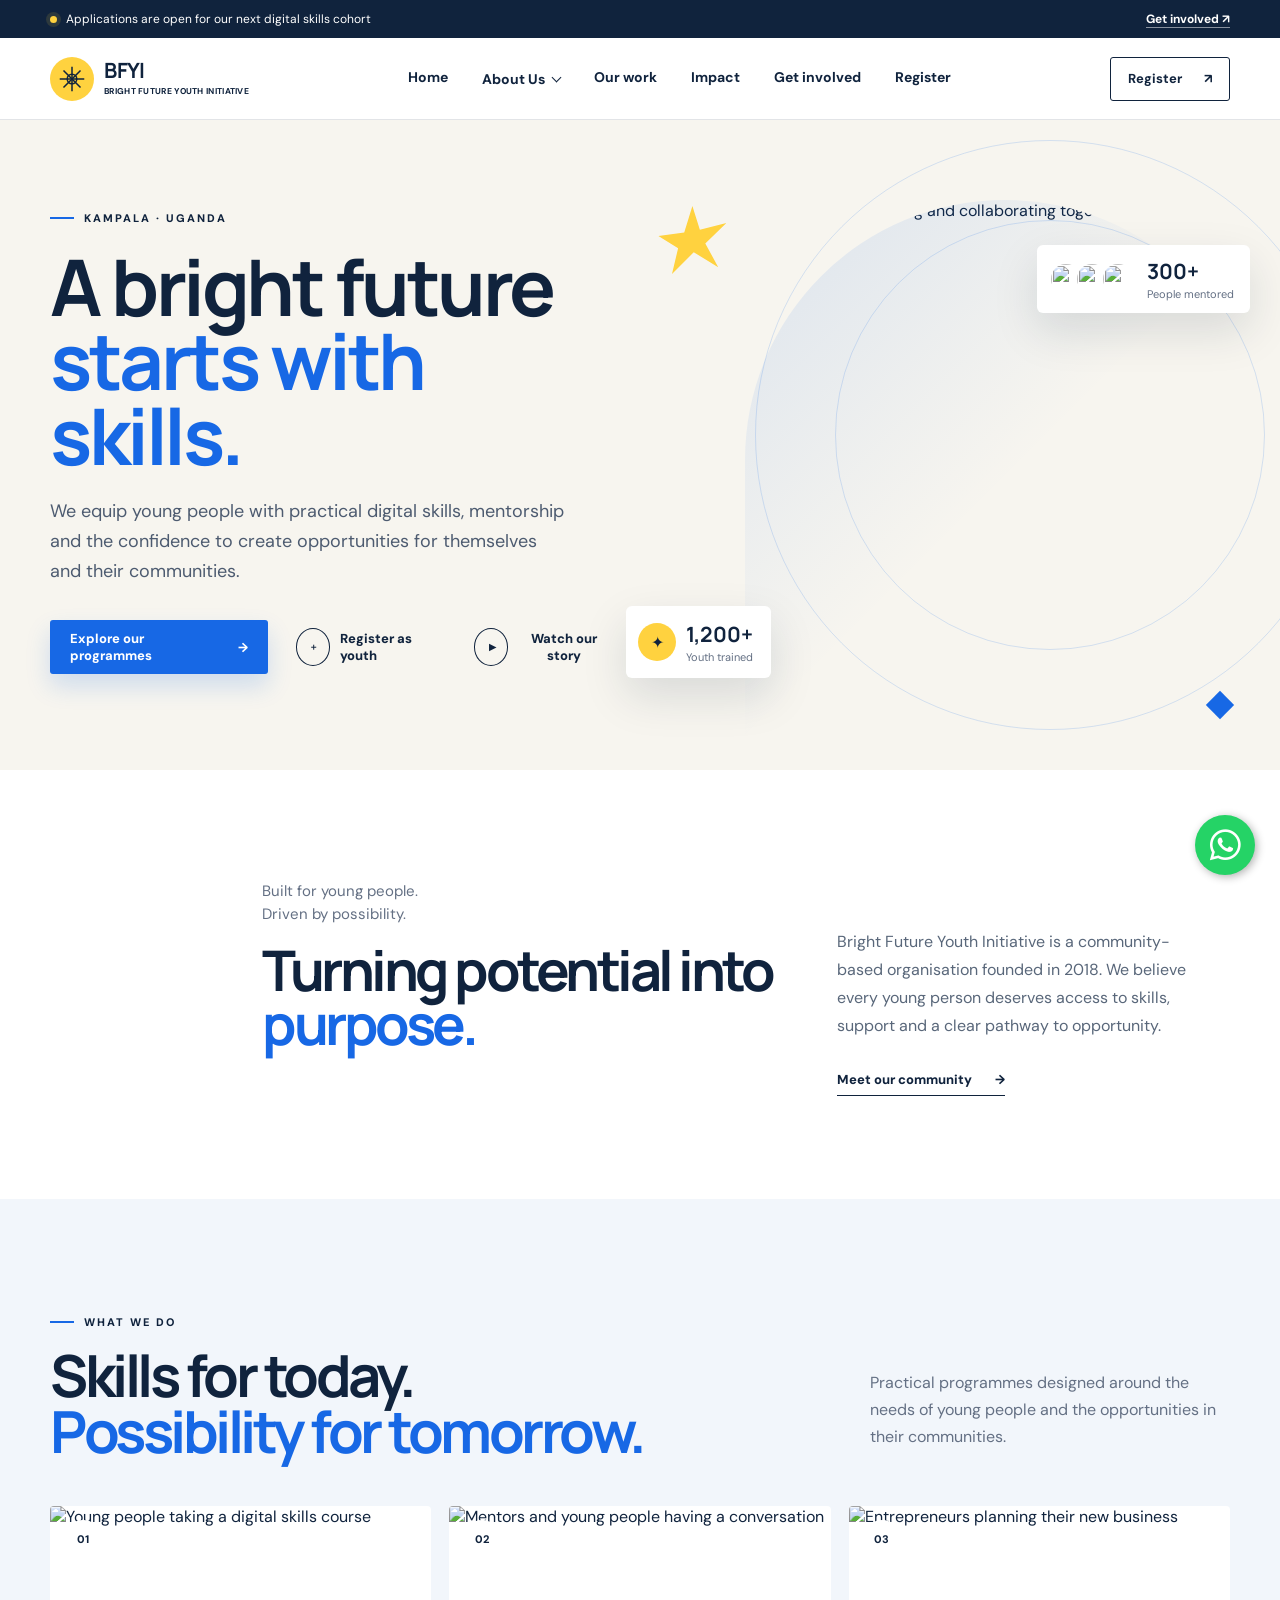
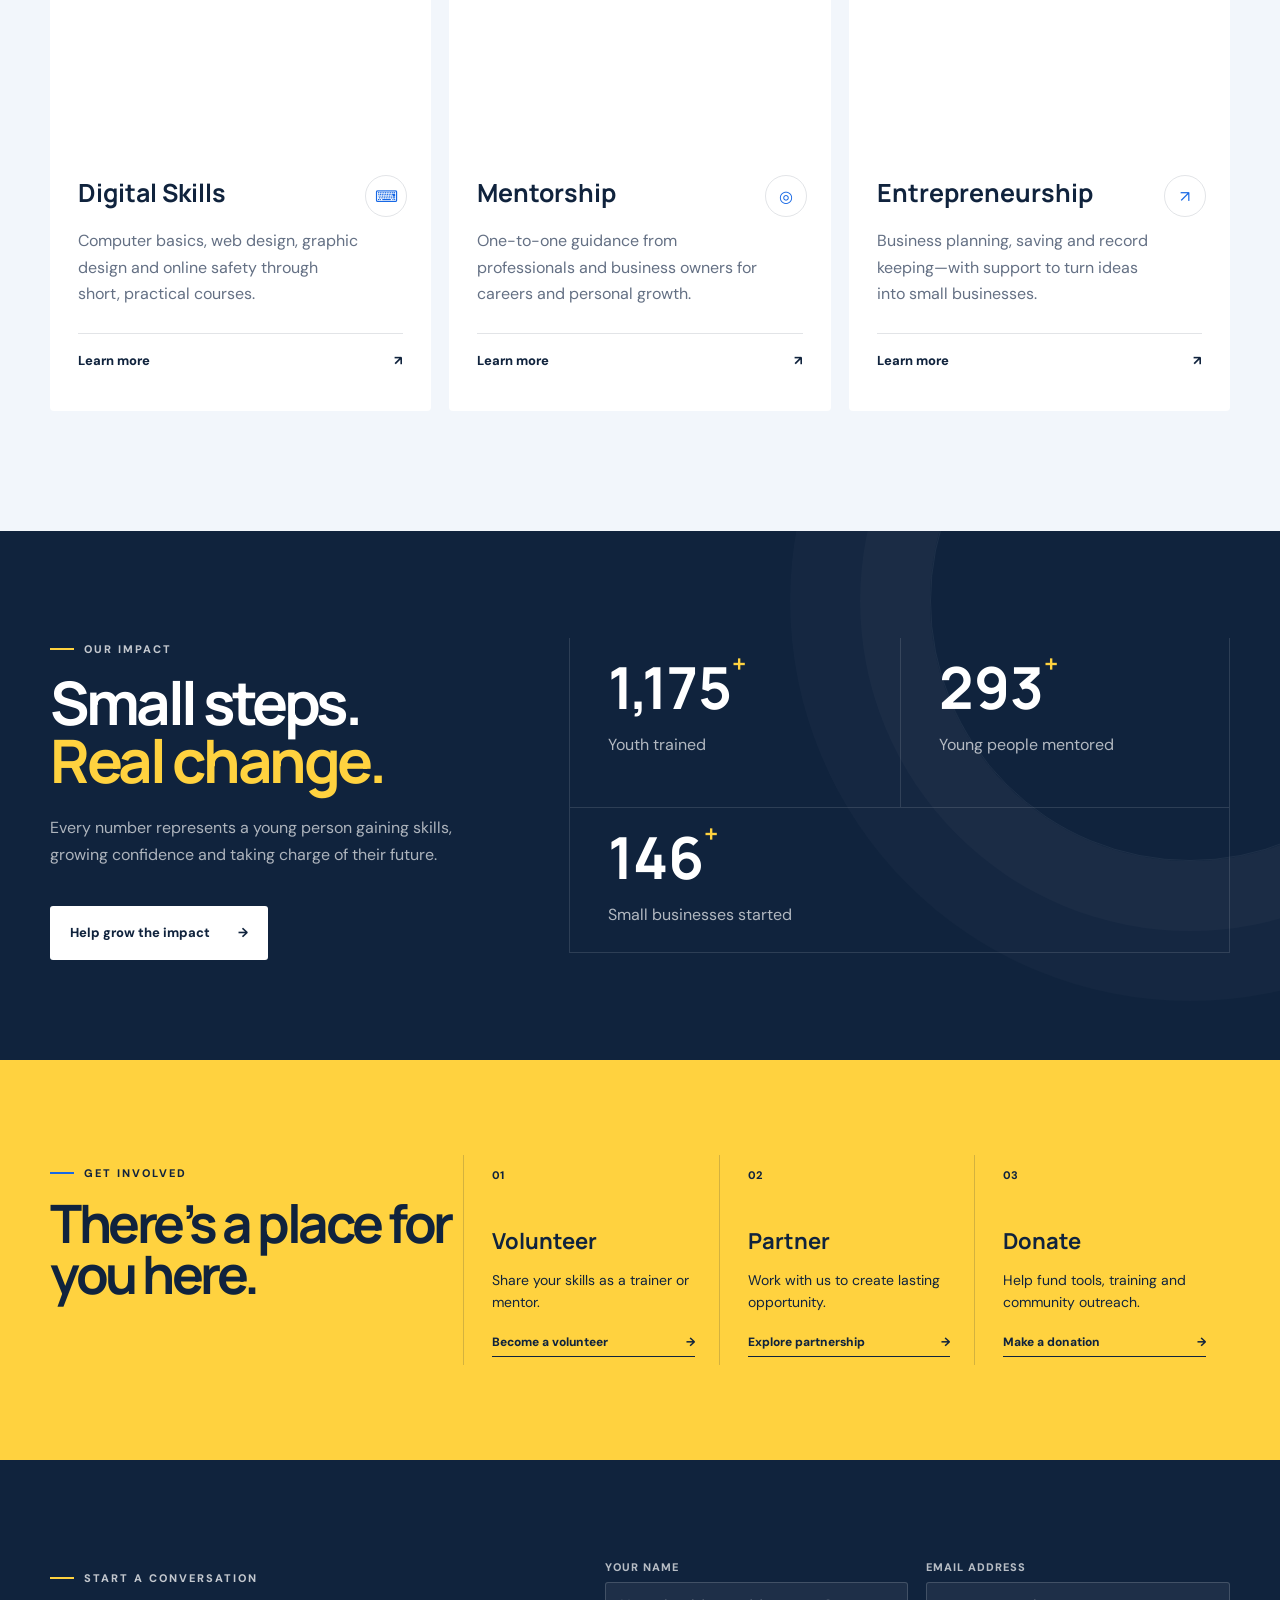
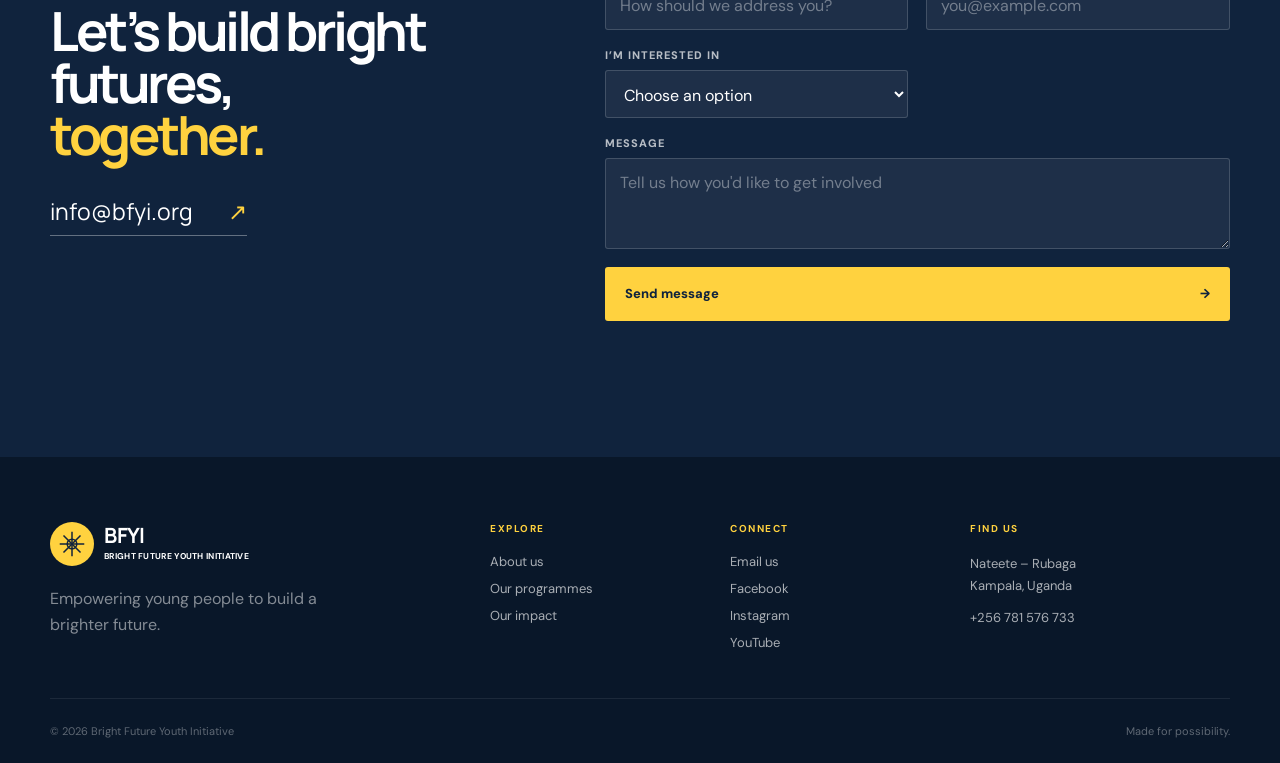
==== commit ada94d53: "Add youth registration and Nateete location Co-authored-by: Copilot <223556219+Copilot@users.noreply" ====
--- a/index.html
+++ b/index.html
@@ -64,8 +64,9 @@
         <a href="#programmes">Our work</a>
         <a href="#impact">Impact</a>
         <a href="#get-involved">Get involved</a>
+        <a href="register.html">Register</a>
       </nav>
-      <a class="nav-cta" href="#contact">Contact us <span aria-hidden="true">↗</span></a>
+      <a class="nav-cta" href="register.html">Register <span aria-hidden="true">↗</span></a>
     </div>
   </header>
 
@@ -78,6 +79,7 @@
           <p class="hero-lead">We equip young people with practical digital skills, mentorship and the confidence to create opportunities for themselves and their communities.</p>
           <div class="hero-actions">
             <a class="button button-primary" href="#programmes">Explore our programmes <span aria-hidden="true">→</span></a>
+            <a class="text-button register-link" href="register.html"><span class="play" aria-hidden="true">＋</span> Register as youth</a>
             <button class="text-button" type="button" data-open-video>
               <span class="play" aria-hidden="true">▶</span> Watch our story
             </button>
@@ -296,7 +298,7 @@
       </div>
       <div class="footer-address">
         <strong>Find us</strong>
-        <p>Plot [__], [Street]<br>Kampala, Uganda</p>
+        <p>Nateete – Rubaga<br>Kampala, Uganda</p>
         <p><a href="tel:+256781576733">+256 781 576 733</a></p>
       </div>
     </div>
--- a/styles.css
+++ b/styles.css
@@ -131,6 +131,35 @@
 .director-details h3 { font-family: "Manrope"; font-size: 24px; margin: 0 0 12px; }
 .director-details p { color: var(--muted); line-height: 1.65; margin: 0; }
 
+.register-link { text-decoration: none; }
+.registration-hero { background: var(--cream); padding: 82px 0 90px; }
+.registration-grid { display: grid; grid-template-columns: 36% 64%; gap: 55px; align-items: start; }
+.registration-intro h1 { font-family: "Manrope"; font-size: 54px; line-height: 1; letter-spacing: -3px; margin: 20px 0 22px; }
+.registration-intro h1 em { color: var(--blue); font-style: normal; }
+.registration-intro > p:not(.eyebrow) { color: var(--muted); line-height: 1.7; max-width: 380px; }
+.location-card { display: flex; align-items: center; gap: 12px; margin-top: 32px; border: 1px solid var(--line); background: white; padding: 14px; border-radius: 5px; max-width: 360px; }
+.location-icon { width: 38px; height: 38px; display: grid; place-items: center; background: var(--yellow); border-radius: 50%; font-size: 18px; }
+.location-card div { display: flex; flex-direction: column; gap: 3px; }
+.location-card strong { font-size: 12px; }
+.location-card span { color: var(--muted); font-size: 12px; }
+.registration-form { background: white; border: 1px solid var(--line); border-radius: 8px; padding: 30px; box-shadow: 0 18px 50px rgba(16,35,61,.08); }
+.form-heading { display: flex; justify-content: space-between; align-items: center; border-bottom: 1px solid var(--line); padding-bottom: 18px; margin-bottom: 22px; }
+.form-heading span { font-family: "Manrope"; font-size: 18px; font-weight: 800; }
+.form-heading strong { color: var(--muted); font-size: 11px; letter-spacing: 1px; }
+.registration-fields { display: grid; grid-template-columns: 1fr 1fr; gap: 17px; }
+.registration-fields label { display: flex; flex-direction: column; gap: 7px; }
+.registration-fields label.full { grid-column: 1 / -1; }
+.registration-fields label > span { font-size: 11px; font-weight: 800; text-transform: uppercase; letter-spacing: .7px; }
+.registration-fields input, .registration-fields select, .registration-fields textarea { width: 100%; border: 1px solid var(--line); border-radius: 4px; background: white; color: var(--ink); outline: none; padding: 12px 13px; }
+.registration-fields input, .registration-fields select { height: 48px; }
+.registration-fields textarea { resize: vertical; }
+.registration-fields input:focus, .registration-fields select:focus, .registration-fields textarea:focus { border-color: var(--blue); box-shadow: 0 0 0 3px rgba(23,104,229,.08); }
+.consent { display: flex; align-items: flex-start; gap: 9px; margin: 18px 0; font-size: 12px; color: var(--muted); }
+.consent input { margin-top: 2px; accent-color: var(--blue); }
+.registration-submit { width: 100%; }
+.registration-status { min-height: 20px; margin: 12px 0 0; color: var(--blue); font-size: 13px; font-weight: 700; }
+.registration-status a { text-decoration: underline; }
+
 .page-hero { background: var(--cream); padding: 78px 0 70px; border-bottom: 1px solid var(--line); }
 .page-hero-inner h1 { font-family: "Manrope"; font-size: 58px; letter-spacing: -3px; margin: 16px 0 12px; }
 .page-hero-inner > p:last-child { color: var(--muted); font-size: 17px; margin: 0; }
@@ -354,6 +383,9 @@
   .director-card { grid-template-columns: 160px 1fr; }
   .director-photo { height: 220px; }
   .director-details { padding: 22px; }
+  .registration-hero { padding: 58px 0 70px; }
+  .registration-grid { grid-template-columns: 1fr; gap: 38px; }
+  .registration-intro h1 { font-size: 46px; }
 
   .programmes { padding: 78px 0 90px; }
   .section-heading { display: block; }
@@ -398,6 +430,10 @@
 
 @media (max-width: 480px) {
   .container { width: calc(100% - 32px); }
+  .registration-form { padding: 20px 16px; }
+  .registration-fields { grid-template-columns: 1fr; }
+  .registration-fields label.full { grid-column: 1; }
+  .registration-intro h1 { font-size: 40px; }
   .director-card { grid-template-columns: 1fr; }
   .director-photo { height: 300px; }
   .director-card-page { grid-template-columns: 1fr; }
